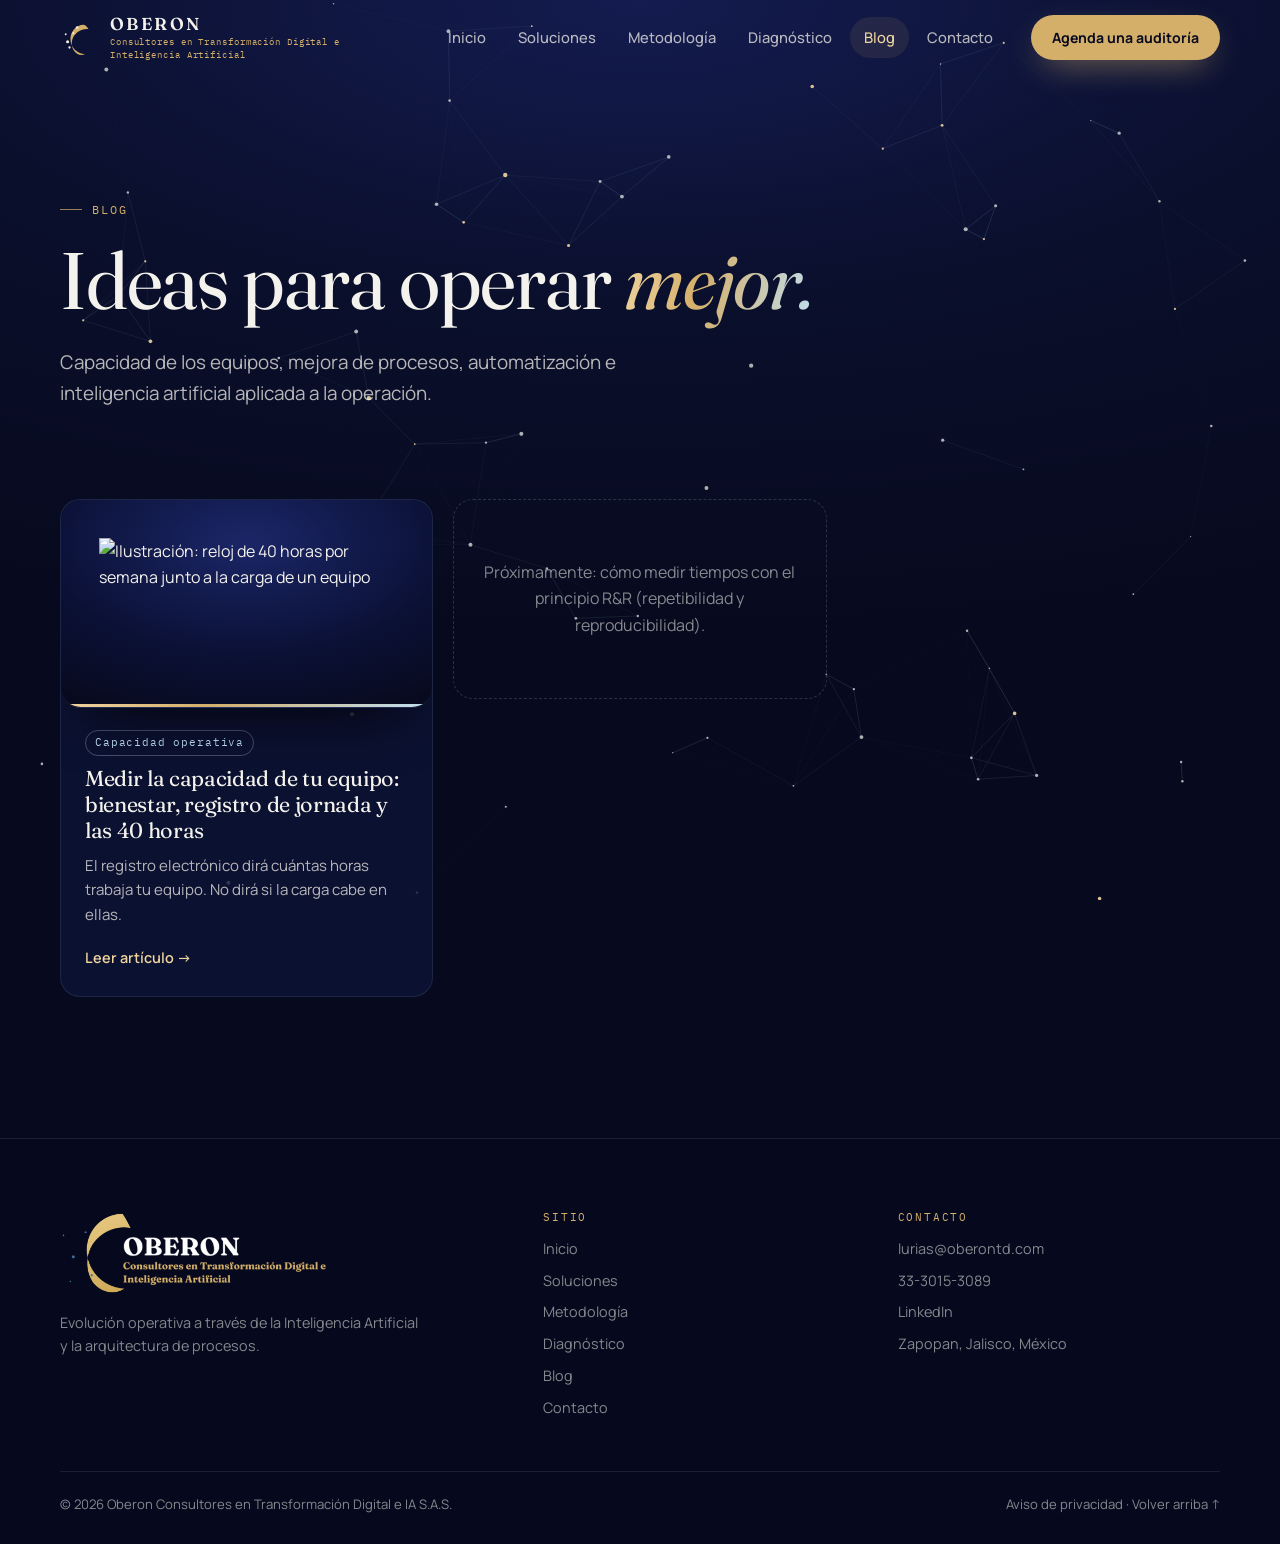
==== blog/index.html @ 720d845e "Add files via upload" ====
<!DOCTYPE html>
<html lang="es">
<head>
<meta charset="UTF-8">
<meta name="viewport" content="width=device-width, initial-scale=1, viewport-fit=cover">
<title>Blog · Capacidad operativa, procesos e IA | Oberon</title>
<meta name="description" content="Blog de Oberon: capacidad de los equipos, mejora de procesos, automatización e inteligencia artificial aplicada a la operación.">
<meta name="theme-color" content="#0A0F2C">
<link rel="canonical" href="https://www.oberontd.com/blog">
<meta name="robots" content="index, follow, max-image-preview:large">
<meta property="og:type" content="website">
<meta property="og:site_name" content="Oberon">
<meta property="og:title" content="Blog · Oberon">
<meta property="og:description" content="Capacidad de los equipos, mejora de procesos, automatización e IA aplicada a la operación.">
<meta property="og:url" content="https://www.oberontd.com/blog">
<meta property="og:locale" content="es_MX">
<meta property="og:image" content="https://www.oberontd.com/img/og-oberon.jpg">
<meta name="twitter:card" content="summary_large_image">
<link rel="icon" href="/favicon.ico" sizes="any">
<link rel="icon" type="image/png" sizes="48x48" href="/img/icon/favicon-48.png">
<link rel="apple-touch-icon" href="/img/icon/apple-touch-icon.png">
<link rel="preconnect" href="https://fonts.googleapis.com">
<link rel="preconnect" href="https://fonts.gstatic.com" crossorigin>
<link href="https://fonts.googleapis.com/css2?family=Fraunces:ital,opsz,wght@0,9..144,300..700;1,9..144,300..700&family=Manrope:wght@400;500;600;700&family=IBM+Plex+Mono:wght@400;500&display=swap" rel="stylesheet">
<link rel="stylesheet" href="/assets/oberon.css">
<link rel="stylesheet" href="/assets/blog.css">
</head>
<body>
<canvas id="net" aria-hidden="true"></canvas>
<div class="progress" aria-hidden="true"></div>
<a class="skip" href="#main">Saltar al contenido</a>

<header class="nav" id="nav">
  <div class="wrap nav-inner">
    <a href="/" class="brand" aria-label="Oberon — inicio">
      <svg viewBox="0 0 40 40" fill="none" aria-hidden="true"><path d="M25 6C17 6 11 13 11 21c0 8.5 6.7 15.4 15.2 15.9C22.7 39 18 38 15 33.8c-3.6-5-3.4-12.4.6-17.2C19.4 12.4 24.6 10 30 10.8 28.6 8 26.9 6.7 25 6Z" fill="#D4AF6A"/><circle cx="8" cy="24" r="1.6" fill="#F4F2EC"/><circle cx="14" cy="15" r="1.1" fill="#F4F2EC"/><circle cx="6" cy="16" r="1" fill="#F4F2EC"/><circle cx="18" cy="9" r="1.3" fill="#F4F2EC"/><circle cx="10" cy="30" r="1.2" fill="#F4F2EC"/></svg>
      <span class="brand-name">OBERON<span class="brand-sub">Consultores en Transformación Digital e Inteligencia Artificial</span></span>
    </a>
    <nav class="nav-links" aria-label="Principal">
      <a href="/">Inicio</a>
      <a href="/soluciones">Soluciones</a>
      <a href="/#metodo">Metodología</a>
      <a href="/diagnostico">Diagnóstico</a>
      <a href="/blog" aria-current="page">Blog</a>
      <a href="/contacto">Contacto</a>
    </nav>
    <a class="btn btn-primary nav-cta" href="https://outlook.office.com/book/OberonConsultoresenTransformacinDigital1@oberontd.com/?ismsaljsauthenabled" target="_blank" rel="noopener">Agenda una auditoría</a>
    <button class="burger" id="burger" type="button" aria-controls="mPanel" aria-expanded="false" aria-label="Abrir menú"><span></span><span></span><span></span></button>
  </div>
</header>
<div class="m-panel" id="mPanel" aria-hidden="true">
  <a class="m-link" href="/">Inicio<span>01</span></a>
  <a class="m-link" href="/soluciones">Soluciones<span>02</span></a>
  <a class="m-link" href="/#metodo">Metodología<span>03</span></a>
  <a class="m-link" href="/diagnostico">Diagnóstico<span>04</span></a>
  <a class="m-link" href="/blog" aria-current="page">Blog<span>05</span></a>
  <a class="m-link" href="/contacto">Contacto<span>06</span></a>
  <a class="btn btn-primary" href="https://outlook.office.com/book/OberonConsultoresenTransformacinDigital1@oberontd.com/?ismsaljsauthenabled" target="_blank" rel="noopener">Agenda una Auditoría de Procesos</a>
</div>

<main id="main">
<section class="page-hero">
  <div class="wrap">
    <span class="label">Blog</span>
    <h1>Ideas para operar <em>mejor.</em></h1>
    <p>Capacidad de los equipos, mejora de procesos, automatización e inteligencia artificial aplicada a la operación.</p>
  </div>
</section>
<section>
  <div class="wrap blog-list">
    <a class="blog-card" href="/blog/capacidad-equipos-jornada-40-horas">
      <div class="art"><img src="/img/blog/jornada40-hero-960.webp" width="960" height="540" alt="Ilustración: reloj de 40 horas por semana junto a la carga de un equipo" loading="lazy" decoding="async"></div>
      <div class="in">
        <span class="tag">Capacidad operativa</span>
        <h2>Medir la capacidad de tu equipo: bienestar, registro de jornada y las 40 horas</h2>
        <p>El registro electrónico dirá cuántas horas trabaja tu equipo. No dirá si la carga cabe en ellas.</p>
        <span class="more">Leer artículo →</span>
      </div>
    </a>
    <div class="blog-soon">Próximamente: cómo medir tiempos con el principio R&amp;R (repetibilidad y reproducibilidad).</div>
  </div>
</section>
</main>

<footer>
  <div class="wrap">
    <div class="foot-grid">
      <div>
        <img class="foot-logo" src="/img/oberon-logo.webp" alt="Oberon — Consultores en Transformación Digital e Inteligencia Artificial" width="1000" height="310" loading="lazy" decoding="async">
        <p>Evolución operativa a través de la Inteligencia Artificial y la arquitectura de procesos.</p>
      </div>
      <div>
        <h4>Sitio</h4>
        <ul><li><a href="/">Inicio</a></li><li><a href="/soluciones">Soluciones</a></li><li><a href="/#metodo">Metodología</a></li><li><a href="/diagnostico">Diagnóstico</a></li><li><a href="/blog">Blog</a></li><li><a href="/contacto">Contacto</a></li></ul>
      </div>
      <div>
        <h4>Contacto</h4>
        <ul><li><a href="mailto:lurias@oberontd.com">lurias@oberontd.com</a></li><li><a href="tel:+523330153089">33-3015-3089</a></li><li><a href="https://www.linkedin.com/company/oberontd/" target="_blank" rel="noopener">LinkedIn</a></li><li>Zapopan, Jalisco, México</li></ul>
      </div>
    </div>
    <div class="foot-bottom">
      <span>© <span class="year"></span> Oberon Consultores en Transformación Digital e IA S.A.S.</span>
      <span><a href="/privacidad">Aviso de privacidad</a> · <a href="#main">Volver arriba ↑</a></span>
    </div>
  </div>
</footer>

<script src="/assets/oberon.js" defer></script>
</body>
</html>
---- assets/oberon.css ----
/* =========================================================
   OBERON — Sitio oficial
   Tipografías oficiales: Fraunces (títulos) · Manrope (texto) · IBM Plex Mono (etiquetas)
   ========================================================= */
:root{
  --bg:#070A1E;
  --bg-1:#0A0F2C;
  --line:rgba(191,224,245,.10);
  --line-2:rgba(191,224,245,.18);
  --card:rgba(14,20,54,.78);
  --card-2:rgba(20,28,70,.86);
  --text:#F4F2EC;
  --text-2:rgba(244,242,236,.74);
  --text-3:rgba(244,242,236,.54);
  --gold:#D4AF6A;
  --gold-2:#F0D5A0;
  --ice:#BFE0F5;
  --ice-2:#7FB8E6;
  --paper:#F7F4EC;
  --navy:#1B2350;
  --grad:linear-gradient(100deg,var(--gold-2) 0%,var(--gold) 40%,var(--ice) 100%);
  --radius:20px;
  --radius-sm:12px;
  --gutter:clamp(16px,4vw,40px);
  --section:clamp(84px,11vw,150px);
  --nav-h:76px;
  --ease:cubic-bezier(.2,.7,.2,1);
  --serif:'Fraunces',Georgia,serif;
  --sans:'Manrope',system-ui,sans-serif;
  --mono:'IBM Plex Mono',ui-monospace,monospace;
}
*,*::before,*::after{box-sizing:border-box;}
html{scroll-behavior:smooth;scroll-padding-top:calc(var(--nav-h) + 16px);-webkit-text-size-adjust:100%;}
body{
  margin:0;color:var(--text);font-family:var(--sans);font-size:16px;line-height:1.65;
  background:radial-gradient(120% 60% at 50% 0%,#121A4A 0%,var(--bg-1) 45%,var(--bg) 100%) fixed,var(--bg);
  -webkit-font-smoothing:antialiased;overflow-x:hidden;
}
body.menu-open{overflow:hidden;}
h1,h2,h3,h4{font-family:var(--serif);font-weight:400;margin:0;letter-spacing:-.015em;line-height:1.1;font-optical-sizing:auto;}
p{margin:0;}
ul,ol{margin:0;padding:0;list-style:none;}
a{color:inherit;text-decoration:none;}
button{font:inherit;color:inherit;}
img,svg,canvas{display:block;max-width:100%;}
:focus-visible{outline:2px solid var(--gold-2);outline-offset:3px;border-radius:6px;}
::selection{background:var(--gold);color:var(--bg);}

.skip{position:absolute;left:12px;top:-60px;z-index:300;background:var(--gold);color:var(--bg);padding:10px 16px;border-radius:8px;font-weight:700;}
.skip:focus{top:12px;}
#net{position:fixed;inset:0;width:100vw;height:100vh;z-index:0;pointer-events:none;transition:opacity .3s linear;}

/* ---------- cielo que amanece al desplazarse ----------
   Tres capas fijas (noche, amanecer, día) que se funden con --dawn y --day (0 a 1),
   calculadas en oberon.js según el avance del scroll. Sin bordes: todo es fijo al viewport. */
.sky{position:fixed;inset:0;z-index:0;pointer-events:none;}
.sky i{position:absolute;inset:0;}
.sky .night{background:radial-gradient(120% 70% at 50% 0%,#141C50 0%,#0A0F2C 48%,#070A1E 100%);}
.sky .dawn{opacity:var(--dawn,0);background:
  radial-gradient(90% 55% at 50% 118%,rgba(214,150,102,.55) 0%,rgba(150,96,120,.35) 38%,transparent 70%),
  linear-gradient(180deg,#0B1236 0%,#18225C 45%,#2C2E6E 75%,#4A3C78 100%);}
.sky .day{opacity:var(--day,0);background:
  radial-gradient(100% 60% at 50% 120%,rgba(240,196,130,.7) 0%,rgba(222,150,110,.4) 35%,transparent 72%),
  linear-gradient(180deg,#12204F 0%,#213C7C 50%,#3E5B98 82%,#7A6E9C 100%);}
main,footer{position:relative;z-index:1;}
.progress{position:fixed;top:0;left:0;height:2px;width:100%;transform-origin:0 50%;transform:scaleX(0);background:var(--grad);z-index:120;}

.wrap{width:100%;max-width:1240px;margin:0 auto;padding-inline:var(--gutter);}
.label{font-family:var(--mono);font-size:.74rem;letter-spacing:.16em;text-transform:uppercase;color:var(--gold);display:inline-flex;align-items:center;gap:10px;}
.label::before{content:'';width:22px;height:1px;background:currentColor;opacity:.7;}
.grad-text{background:var(--grad);-webkit-background-clip:text;background-clip:text;color:transparent;}
.sec{padding-block:var(--section);position:relative;}
.sec-head{max-width:780px;margin-bottom:clamp(40px,6vw,72px);}
.sec-head.center{margin-inline:auto;text-align:center;}
.sec-head.center .label::after{content:'';width:22px;height:1px;background:currentColor;opacity:.7;}
.sec-head h2{font-size:clamp(2rem,4.4vw,3.4rem);margin-top:18px;}
.sec-head h2 em{font-style:italic;color:var(--gold-2);}
.sec-head p{margin-top:20px;color:var(--text-2);font-size:clamp(1rem,1.4vw,1.14rem);}
.sec-head.center p{margin-inline:auto;max-width:640px;}

.reveal{opacity:0;transform:translateY(28px);transition:opacity .9s var(--ease),transform .9s var(--ease);}
.reveal.in{opacity:1;transform:none;}
[data-delay="1"]{transition-delay:.08s;}
[data-delay="2"]{transition-delay:.16s;}
[data-delay="3"]{transition-delay:.24s;}

/* ---------- botones ---------- */
.btn{
  display:inline-flex;align-items:center;justify-content:center;gap:10px;min-height:50px;padding:12px 26px;
  border-radius:999px;border:1px solid transparent;cursor:pointer;font-family:var(--sans);font-size:.94rem;font-weight:700;
  transition:transform .3s var(--ease),background .3s,border-color .3s,color .3s,box-shadow .3s;text-align:center;
}
.btn svg{width:18px;height:18px;flex:none;transition:transform .3s var(--ease);}
.btn:hover svg{transform:translateX(3px);}
.btn-primary{background:var(--gold);color:var(--bg);box-shadow:0 12px 34px -12px rgba(212,175,106,.7);}
.btn-primary:hover{background:var(--gold-2);transform:translateY(-2px);}
.btn-ghost{border-color:var(--line-2);color:var(--text);background:rgba(255,255,255,.03);}
.btn-ghost:hover{border-color:var(--gold);color:var(--gold-2);}
.link-arrow{display:inline-flex;align-items:center;gap:8px;color:var(--gold-2);font-weight:600;font-size:.94rem;}
.link-arrow svg{width:16px;height:16px;transition:transform .3s var(--ease);}
.link-arrow:hover svg{transform:translateX(4px);}

/* ---------- navegación ---------- */
.nav{position:fixed;inset:0 0 auto 0;z-index:100;height:var(--nav-h);border-bottom:1px solid transparent;transition:background .4s,border-color .4s;}
.nav.scrolled,.nav.solid{background:rgba(7,10,30,.8);backdrop-filter:saturate(140%) blur(14px);-webkit-backdrop-filter:saturate(140%) blur(14px);border-color:var(--line);}
.nav-inner{height:100%;display:flex;align-items:center;gap:24px;}
.brand{display:flex;align-items:center;gap:12px;flex:none;}
.brand svg{width:38px;height:38px;flex:none;}
.brand-name{font-family:var(--serif);font-weight:600;letter-spacing:.14em;font-size:1.08rem;line-height:1.1;}
.brand-sub{display:block;font-family:var(--mono);font-size:.56rem;letter-spacing:.1em;color:var(--gold);font-weight:400;margin-top:3px;max-width:240px;line-height:1.35;}
.nav-links{display:flex;align-items:center;gap:4px;margin-left:auto;}
.nav-links a{font-size:.92rem;font-weight:500;color:var(--text-2);padding:8px 14px;border-radius:999px;transition:color .25s,background .25s;}
.nav-links a:hover{color:var(--text);background:rgba(255,255,255,.05);}
.nav-links a[aria-current="page"]{color:var(--gold-2);background:rgba(212,175,106,.1);}
.nav-cta{min-height:44px;padding:10px 20px;font-size:.88rem;}
.burger{display:none;width:44px;height:44px;border-radius:12px;border:1px solid var(--line-2);background:rgba(255,255,255,.03);cursor:pointer;position:relative;flex:none;margin-left:auto;}
.burger span{position:absolute;left:12px;right:12px;height:1.6px;background:var(--text);border-radius:2px;transition:transform .35s var(--ease),opacity .25s;}
.burger span:nth-child(1){top:15px;}
.burger span:nth-child(2){top:21px;}
.burger span:nth-child(3){top:27px;}
.burger[aria-expanded="true"] span:nth-child(1){transform:translateY(6px) rotate(45deg);}
.burger[aria-expanded="true"] span:nth-child(2){opacity:0;}
.burger[aria-expanded="true"] span:nth-child(3){transform:translateY(-6px) rotate(-45deg);}
.m-panel{
  position:fixed;inset:var(--nav-h) 0 0 0;z-index:99;background:rgba(7,10,30,.97);backdrop-filter:blur(16px);
  padding:28px var(--gutter) calc(32px + env(safe-area-inset-bottom));display:flex;flex-direction:column;overflow-y:auto;
  opacity:0;visibility:hidden;transform:translateY(-8px);transition:opacity .35s var(--ease),transform .35s var(--ease),visibility .35s;
}
.m-panel.open{opacity:1;visibility:visible;transform:none;}
.m-panel a.m-link{font-family:var(--serif);font-size:clamp(1.6rem,7vw,2.1rem);padding:16px 0;border-bottom:1px solid var(--line);display:flex;justify-content:space-between;align-items:center;}
.m-panel a.m-link span{font-family:var(--mono);font-size:.72rem;color:var(--gold);}
.m-panel a.m-link[aria-current="page"]{color:var(--gold-2);}
.m-panel .btn{margin-top:28px;width:100%;}

/* ---------- hero (inicio) ---------- */
.hero{min-height:100vh;min-height:100svh;display:flex;align-items:center;padding:calc(var(--nav-h) + clamp(32px,6vw,72px)) 0 clamp(60px,8vw,100px);
  background:radial-gradient(55% 50% at 80% 35%,rgba(127,184,230,.14),transparent 70%),radial-gradient(45% 40% at 10% 90%,rgba(212,175,106,.10),transparent 70%);}
.hero-grid{display:grid;grid-template-columns:1.1fr .9fr;gap:clamp(36px,5vw,80px);align-items:center;}
.hero-grid > *{min-width:0;}
.pill{display:inline-flex;align-items:center;gap:10px;padding:7px 14px 7px 8px;border-radius:999px;border:1px solid var(--line-2);background:rgba(255,255,255,.04);backdrop-filter:blur(8px);font-size:.82rem;color:var(--text-2);}
.pill .dot{width:22px;height:22px;border-radius:50%;background:rgba(212,175,106,.16);display:grid;place-items:center;flex:none;}
.pill .dot::after{content:'';width:8px;height:8px;border-radius:50%;background:var(--gold);animation:pulse 2.4s infinite;}
@keyframes pulse{0%{box-shadow:0 0 0 0 rgba(212,175,106,.55);}70%{box-shadow:0 0 0 10px rgba(212,175,106,0);}100%{box-shadow:0 0 0 0 rgba(212,175,106,0);}}
.hero h1{font-size:clamp(2.6rem,7vw,5.6rem);margin-top:26px;line-height:1.02;letter-spacing:-.025em;}
.rotator{display:block;position:relative;height:1.36em;overflow:hidden;margin-bottom:-.2em;}
.rotator span{position:absolute;left:0;top:0;font-style:italic;white-space:nowrap;padding-right:.08em;
  background:var(--grad);-webkit-background-clip:text;background-clip:text;color:transparent;
  transform:translateY(110%);opacity:0;transition:transform .8s var(--ease),opacity .8s var(--ease);}
.rotator span.on{transform:none;opacity:1;}
.rotator span.off{transform:translateY(-110%);opacity:0;}
.hero-sub{margin-top:28px;max-width:560px;color:var(--text-2);font-size:clamp(1.04rem,1.5vw,1.2rem);}
.hero-actions{display:flex;flex-wrap:wrap;gap:14px;margin-top:40px;}

/* visual del flujo */
.flow{position:relative;aspect-ratio:1/1;max-width:540px;margin-left:auto;width:100%;}
.flow svg.flow-svg{width:100%;height:100%;overflow:visible;}
.flow .ring{fill:none;stroke:rgba(191,224,245,.12);stroke-width:1;}
.flow .ring-d{fill:none;stroke:rgba(212,175,106,.35);stroke-width:1;stroke-dasharray:2 10;animation:spin 60s linear infinite;transform-origin:250px 250px;}
@keyframes spin{to{transform:rotate(360deg);}}
.flow .path{fill:none;stroke:rgba(191,224,245,.22);stroke-width:1.4;}
.flow .pulse{fill:none;stroke:url(#flowGrad);stroke-width:2.4;stroke-linecap:round;stroke-dasharray:28 400;animation:travel 3.6s linear infinite;}
.flow .pulse.d2{animation-delay:-1.2s;}
.flow .pulse.d3{animation-delay:-2.4s;}
@keyframes travel{from{stroke-dashoffset:428;}to{stroke-dashoffset:0;}}
.flow .core{fill:url(#coreGrad);}
.flow .core-glow{fill:rgba(212,175,106,.18);animation:breathe 4s ease-in-out infinite;transform-origin:250px 250px;}
@keyframes breathe{50%{transform:scale(1.18);opacity:.5;}}
.flow .node circle{fill:var(--bg-1);stroke:var(--gold);stroke-width:1.4;}
.flow .node text{fill:var(--text);font-family:var(--mono);font-size:11.5px;letter-spacing:.08em;}
.flow .node .sub{fill:var(--text-3);font-size:9.5px;}
.chip-float{
  position:absolute;display:flex;align-items:center;gap:10px;padding:10px 14px;border-radius:14px;
  background:rgba(14,20,54,.82);border:1px solid var(--line-2);backdrop-filter:blur(10px);-webkit-backdrop-filter:blur(10px);
  font-size:.8rem;color:var(--text);box-shadow:0 20px 40px -20px rgba(0,0,0,.8);animation:float 6s ease-in-out infinite;white-space:nowrap;
}
.chip-float i{width:26px;height:26px;border-radius:8px;display:grid;place-items:center;background:rgba(212,175,106,.16);color:var(--gold-2);font-style:normal;flex:none;}
.chip-float i svg{width:15px;height:15px;}
.chip-float.c1{top:6%;left:-4%;}
.chip-float.c2{top:46%;right:-6%;animation-delay:-2s;}
.chip-float.c3{bottom:4%;left:6%;animation-delay:-4s;}
@keyframes float{50%{transform:translateY(-10px);}}
.scroll-cue{position:absolute;left:50%;bottom:26px;transform:translateX(-50%);display:flex;flex-direction:column;align-items:center;gap:8px;color:var(--text-3);font-family:var(--mono);font-size:.66rem;letter-spacing:.18em;text-transform:uppercase;}
.scroll-cue i{width:1px;height:36px;background:linear-gradient(var(--gold),transparent);animation:drop 2s var(--ease) infinite;transform-origin:top;}
@keyframes drop{0%{transform:scaleY(0);}50%{transform:scaleY(1);}100%{transform:scaleY(1);opacity:0;}}

/* ---------- marquee ---------- */
.marquee{border-block:1px solid var(--line);background:rgba(7,10,30,.28);overflow:hidden;padding:20px 0;
  -webkit-mask:linear-gradient(90deg,transparent,#000 10%,#000 90%,transparent);mask:linear-gradient(90deg,transparent,#000 10%,#000 90%,transparent);}
.marquee-track{display:flex;width:max-content;animation:marq 42s linear infinite;}
.marquee ul{display:flex;gap:48px;padding-right:48px;}
.marquee li{display:flex;align-items:center;gap:48px;font-family:var(--serif);font-style:italic;font-size:clamp(1rem,1.7vw,1.18rem);color:var(--text-2);white-space:nowrap;}
.marquee li::after{content:'✦';color:var(--gold);font-size:.7rem;font-style:normal;}
@keyframes marq{to{transform:translateX(-50%);}}

/* ---------- cifras ---------- */
.stats{display:grid;grid-template-columns:repeat(4,1fr);border:1px solid var(--line);border-radius:var(--radius);background:var(--card);overflow:hidden;}
.stat{padding:clamp(24px,3vw,36px);border-left:1px solid var(--line);}
.stat:first-child{border-left:0;}
.stat b{display:block;font-family:var(--serif);font-weight:400;font-size:clamp(2.2rem,4.4vw,3.4rem);line-height:1;letter-spacing:-.02em;}
.stat span{display:block;margin-top:10px;color:var(--text-2);font-size:.92rem;}

/* ---------- manifiesto / antes-después ---------- */
.quote{font-family:var(--serif);font-size:clamp(1.5rem,3.2vw,2.5rem);line-height:1.25;max-width:980px;}
.quote em{font-style:italic;color:var(--gold-2);}
.quote-sub{margin-top:26px;color:var(--text-2);max-width:720px;font-size:clamp(1rem,1.4vw,1.12rem);}
.compare{display:grid;grid-template-columns:1fr auto 1fr;gap:18px;margin-top:clamp(44px,6vw,72px);align-items:stretch;}
.cmp-col{border-radius:var(--radius);padding:clamp(24px,3vw,36px);border:1px solid var(--line);background:var(--card);}
.cmp-col h3{font-family:var(--mono);font-size:.74rem;letter-spacing:.16em;text-transform:uppercase;font-weight:400;color:var(--text-3);}
.cmp-col.new{border-color:rgba(212,175,106,.45);background:linear-gradient(160deg,rgba(212,175,106,.14),rgba(14,20,54,.85) 55%);}
.cmp-col.new h3{color:var(--gold-2);}
.cmp-col li{display:flex;gap:14px;align-items:flex-start;padding:16px 0;border-top:1px solid var(--line);font-size:1rem;}
.cmp-col li:first-of-type{margin-top:16px;}
.cmp-col li svg{width:20px;height:20px;flex:none;margin-top:3px;}
.cmp-col.old li{color:var(--text-3);}
.cmp-col.old li svg{color:rgba(244,242,236,.35);}
.cmp-col.new li svg{color:var(--gold-2);}
.cmp-arrow{display:grid;place-items:center;}
.cmp-arrow span{width:56px;height:56px;border-radius:50%;display:grid;place-items:center;background:var(--gold);color:var(--bg);box-shadow:0 0 0 10px rgba(212,175,106,.12);}
.cmp-arrow svg{width:24px;height:24px;}

/* ---------- pilares (tabs) ---------- */
.pillars{display:grid;grid-template-columns:.9fr 1.1fr;gap:clamp(28px,4vw,56px);align-items:start;}
.pillars > *{min-width:0;}
.p-tabs{display:grid;gap:10px;}
.p-tab{
  width:100%;text-align:left;cursor:pointer;display:grid;grid-template-columns:auto 1fr;gap:16px;align-items:start;
  padding:20px 22px;border-radius:16px;border:1px solid var(--line);background:var(--card);transition:border-color .35s,background .35s;
  position:relative;overflow:hidden;
}
.p-tab:hover{border-color:var(--line-2);}
.p-tab .n{font-family:var(--mono);font-size:.78rem;color:var(--gold);padding-top:4px;}
.p-tab b{display:block;font-family:var(--serif);font-weight:400;font-size:1.22rem;line-height:1.25;}
.p-tab small{display:block;color:var(--text-3);font-size:.9rem;margin-top:6px;max-height:0;overflow:hidden;opacity:0;transition:max-height .5s var(--ease),opacity .4s;}
.p-tab[aria-selected="true"]{border-color:rgba(212,175,106,.5);background:var(--card-2);}
.p-tab[aria-selected="true"] small{max-height:140px;opacity:1;}
.p-tab::after{content:'';position:absolute;left:0;bottom:0;height:2px;width:0;background:var(--grad);}
.p-tab[aria-selected="true"]::after{animation:fill 7s linear forwards;}
.p-tabs.paused .p-tab::after{animation-play-state:paused;}
@keyframes fill{to{width:100%;}}
.p-stage{position:sticky;top:calc(var(--nav-h) + 24px);}
.p-panel{display:none;}
.p-panel.on{display:block;animation:fadeUp .7s var(--ease);}
@keyframes fadeUp{from{opacity:0;transform:translateY(16px);}to{opacity:1;transform:none;}}
.art{
  position:relative;border-radius:var(--radius);overflow:hidden;display:grid;place-items:center;grid-template:minmax(0,1fr)/minmax(0,1fr);
  width:100%;height:clamp(240px,30vw,400px);padding:clamp(20px,3vw,40px);
  background:radial-gradient(120% 90% at 50% 35%,#FFFFFF 0%,var(--paper) 55%,#EEE8DA 100%);
  box-shadow:inset 0 0 0 1px rgba(27,35,80,.06),0 30px 60px -30px rgba(0,0,0,.8);
}
.art img{width:100%;height:100%;min-height:0;object-fit:contain;}
.art::after{content:'';position:absolute;inset:auto 0 0 0;height:3px;background:var(--grad);}
.art .n{position:absolute;top:16px;left:18px;font-family:var(--mono);font-size:.72rem;letter-spacing:.12em;color:rgba(27,35,80,.55);}
.p-panel .cap{margin-top:22px;display:flex;justify-content:space-between;align-items:center;gap:16px;flex-wrap:wrap;}
.p-panel .cap p{color:var(--text-2);max-width:460px;}

/* ---------- método (fórmula) ---------- */
.formula{display:flex;align-items:stretch;gap:12px;flex-wrap:wrap;}
.f-item{flex:1 1 180px;padding:22px 24px;border-radius:16px;border:1px solid var(--line-2);background:var(--card);}
.f-item b{display:block;font-family:var(--serif);font-weight:400;font-size:1.2rem;}
.f-item span{display:block;color:var(--text-3);font-size:.88rem;margin-top:4px;}
.f-op{display:grid;place-items:center;font-family:var(--serif);font-size:1.6rem;color:var(--gold);flex:0 0 auto;}
.f-res{flex:1.3 1 240px;background:linear-gradient(120deg,rgba(212,175,106,.2),rgba(191,224,245,.1));border-color:rgba(212,175,106,.5);}
.f-res b{color:var(--gold-2);}
.dmaic{display:grid;grid-template-columns:repeat(5,1fr);gap:14px;margin-top:clamp(40px,5vw,64px);position:relative;}
.dmaic::before{content:'';position:absolute;left:4%;right:4%;top:27px;height:1px;background:linear-gradient(90deg,transparent,var(--line-2) 10%,var(--line-2) 90%,transparent);}
.dm{position:relative;}
.dm .k{width:54px;height:54px;border-radius:50%;display:grid;place-items:center;background:var(--bg-1);border:1px solid rgba(212,175,106,.55);color:var(--gold-2);font-family:var(--serif);font-size:1.3rem;position:relative;z-index:1;transition:background .3s,color .3s,box-shadow .3s;}
.dm:hover .k{background:var(--gold);color:var(--bg);box-shadow:0 0 0 8px rgba(212,175,106,.14);}
.dm h3{font-size:1.15rem;margin-top:18px;}
.dm p{color:var(--text-3);font-size:.9rem;margin-top:6px;}

/* ---------- respaldo ---------- */
.proof{display:grid;grid-template-columns:1.2fr .8fr;gap:20px;}
.proof > *{min-width:0;}
.proof-card{padding:clamp(26px,3.4vw,42px);border-radius:22px;border:1px solid var(--line);background:var(--card);}
.proof-card h3{font-size:clamp(1.5rem,2.6vw,2rem);}
.proof-card .badge{display:inline-block;margin-bottom:16px;font-family:var(--mono);font-size:.68rem;letter-spacing:.1em;text-transform:uppercase;color:var(--gold-2);border:1px solid rgba(212,175,106,.4);padding:5px 10px;border-radius:999px;background:rgba(212,175,106,.08);}
.proof-list{margin-top:22px;display:grid;gap:16px;}
.proof-list > li{position:relative;padding-left:22px;}
.proof-list > li::before{content:'';position:absolute;left:0;top:10px;width:8px;height:8px;border-radius:2px;background:var(--gold);transform:rotate(45deg);}
.chips{display:flex;flex-wrap:wrap;gap:8px;margin-top:10px;}
.chips li{font-size:.8rem;color:var(--text-2);padding:5px 11px;border-radius:999px;border:1px solid var(--line-2);background:rgba(255,255,255,.03);}
.client{display:flex;flex-direction:column;}
.client-logo{width:100%;height:auto;max-width:220px;aspect-ratio:1/1;border-radius:18px;background:#fff;object-fit:contain;padding:10px;margin:8px 0 22px;}
.client p{color:var(--text-2);font-size:.95rem;}

/* ---------- banda CTA ---------- */
.cta-band{
  position:relative;border-radius:clamp(22px,3vw,32px);overflow:hidden;padding:clamp(36px,6vw,84px);isolation:isolate;
  border:1px solid var(--line-2);display:grid;grid-template-columns:1.3fr auto;gap:32px;align-items:center;
}
.cta-band::before{content:'';position:absolute;inset:0;z-index:-2;background:url('../img/foto/minerva-1600.webp') center 30%/cover no-repeat;}
.cta-band::after{content:'';position:absolute;inset:0;z-index:-1;background:linear-gradient(100deg,rgba(7,10,30,.93) 0%,rgba(10,15,44,.78) 45%,rgba(10,15,44,.25) 100%);}
.cta-band h2{font-size:clamp(1.9rem,4.2vw,3.2rem);margin-top:16px;}
.cta-band p{margin-top:18px;color:var(--text-2);max-width:560px;}

/* ---------- encabezado de páginas internas ---------- */
.page-hero{padding:calc(var(--nav-h) + clamp(56px,9vw,120px)) 0 clamp(48px,7vw,90px);}
.page-hero h1{font-size:clamp(2.6rem,6.4vw,5rem);margin-top:20px;max-width:900px;line-height:1.04;}
.page-hero h1 em{font-style:italic;background:var(--grad);-webkit-background-clip:text;background-clip:text;color:transparent;padding-right:.06em;}
.page-hero p{margin-top:24px;color:var(--text-2);max-width:640px;font-size:clamp(1.04rem,1.5vw,1.18rem);}
.jump{display:flex;flex-wrap:wrap;gap:10px;margin-top:36px;}
.jump a{font-size:.88rem;padding:9px 16px;border-radius:999px;border:1px solid var(--line-2);background:rgba(255,255,255,.03);color:var(--text-2);transition:border-color .3s,color .3s;}
.jump a:hover{border-color:var(--gold);color:var(--gold-2);}
.jump a span{font-family:var(--mono);color:var(--gold);margin-right:6px;font-size:.78rem;}

/* ---------- soluciones (detalle) ---------- */
.solution{display:grid;grid-template-columns:1fr 1fr;gap:clamp(32px,5vw,80px);align-items:center;padding-block:clamp(56px,8vw,110px);border-top:1px solid var(--line);}
.solution > *{min-width:0;}
.solution:nth-of-type(even) .sol-art{order:2;}
.solution .kicker{font-family:var(--mono);font-size:.74rem;letter-spacing:.16em;text-transform:uppercase;color:var(--gold);}
.solution h2{font-size:clamp(1.8rem,3.4vw,2.7rem);margin-top:14px;}
.solution .alt{display:block;margin-top:10px;font-family:var(--serif);font-style:italic;color:var(--ice);font-size:clamp(1.02rem,1.5vw,1.15rem);}
.solution .desc{margin-top:20px;color:var(--text-2);}
.solution h3{font-family:var(--mono);font-size:.72rem;letter-spacing:.16em;text-transform:uppercase;color:var(--gold);margin-top:30px;font-weight:400;}
.check{margin-top:14px;display:grid;gap:12px;}
.check li{position:relative;padding-left:32px;color:var(--text-2);font-size:.97rem;}
.check li::before{content:'';position:absolute;left:0;top:3px;width:20px;height:20px;border-radius:50%;background:rgba(212,175,106,.16);}
.check li::after{content:'';position:absolute;left:7px;top:7px;width:6px;height:10px;border:solid var(--gold-2);border-width:0 1.6px 1.6px 0;transform:rotate(45deg);}
.tag{display:inline-block;margin-left:8px;vertical-align:middle;font-family:var(--mono);font-size:.66rem;letter-spacing:.08em;color:var(--ice);border:1px solid rgba(191,224,245,.3);padding:3px 9px;border-radius:999px;}

/* ---------- contacto ---------- */
.contact-grid{display:grid;grid-template-columns:1.1fr .9fr;gap:20px;align-items:stretch;}
.contact-grid > *{min-width:0;}
.book{
  position:relative;overflow:hidden;border-radius:24px;padding:clamp(30px,4.4vw,56px);border:1px solid rgba(212,175,106,.45);
  background:radial-gradient(70% 80% at 100% 0%,rgba(127,184,230,.2),transparent 60%),radial-gradient(70% 80% at 0% 100%,rgba(212,175,106,.22),transparent 60%),linear-gradient(160deg,#141C4C,#0A0F2C);
  display:flex;flex-direction:column;
}
.book h2{font-size:clamp(1.8rem,3.4vw,2.6rem);margin-top:16px;}
.book p{margin-top:16px;color:var(--text-2);}
.book ul{margin-top:24px;display:grid;gap:12px;}
.book li{display:flex;gap:12px;color:var(--text-2);font-size:.96rem;}
.book li svg{width:20px;height:20px;color:var(--gold-2);flex:none;margin-top:2px;}
.book .btn{margin-top:auto;align-self:flex-start;}
.book .btn-wrap{margin-top:32px;}
.c-list{display:grid;gap:12px;align-content:start;}
.c-row{display:flex;align-items:center;gap:16px;padding:20px 22px;border-radius:16px;border:1px solid var(--line);background:var(--card);transition:border-color .3s,transform .3s var(--ease);min-width:0;}
a.c-row:hover{border-color:rgba(212,175,106,.45);transform:translateX(4px);}
.c-row .ico{width:46px;height:46px;border-radius:12px;display:grid;place-items:center;background:rgba(212,175,106,.12);color:var(--gold-2);flex:none;}
.c-row .ico svg{width:21px;height:21px;}
.c-row div{min-width:0;}
.c-row small{display:block;font-family:var(--mono);font-size:.66rem;letter-spacing:.14em;text-transform:uppercase;color:var(--text-3);}
.c-row b{display:block;font-weight:600;font-size:1rem;overflow-wrap:anywhere;}

/* ---------- footer ---------- */
footer{border-top:1px solid var(--line);background:rgba(7,10,30,.78);padding:clamp(48px,6vw,72px) 0 calc(28px + env(safe-area-inset-bottom));color:var(--text-3);font-size:.9rem;}
.foot-grid{display:grid;grid-template-columns:1.4fr 1fr 1fr;gap:32px;}
.foot-logo{height:clamp(64px,7vw,84px);width:auto;max-width:100%;object-fit:contain;object-position:left;}
.foot-grid p{margin-top:16px;max-width:360px;}
.foot-grid h4{font-family:var(--mono);font-size:.7rem;letter-spacing:.16em;text-transform:uppercase;color:var(--gold);font-weight:400;margin-bottom:14px;}
.foot-grid li{margin-bottom:8px;}
.foot-grid a:hover{color:var(--gold-2);}
.foot-bottom{margin-top:44px;padding-top:22px;border-top:1px solid var(--line);display:flex;justify-content:space-between;gap:12px;flex-wrap:wrap;font-size:.82rem;}

/* ---------- estilo Apple: hero fotográfico ---------- */
.hero-photo{position:relative;min-height:100vh;min-height:100svh;display:flex;align-items:flex-start;justify-content:center;text-align:center;overflow:hidden;isolation:isolate;
  padding:calc(var(--nav-h) + clamp(48px,9vh,110px)) 0 clamp(60px,8vw,100px);}
.hero-photo .bg{position:absolute;inset:0;width:100%;height:100%;object-fit:cover;object-position:center 70%;z-index:-2;transform:scale(1.04);animation:heroZoom 18s var(--ease) forwards;}
@keyframes heroZoom{to{transform:scale(1);}}
.hero-photo::after{content:'';position:absolute;inset:0;z-index:-1;background:linear-gradient(180deg,rgba(7,10,30,.72) 0%,rgba(7,10,30,.35) 45%,rgba(7,10,30,.15) 75%,transparent 100%);}
.hero-photo .bg{-webkit-mask-image:linear-gradient(180deg,#000 62%,transparent 100%);mask-image:linear-gradient(180deg,#000 62%,transparent 100%);}
.hero-photo .inner{max-width:980px;margin:0 auto;}
.hero-photo h1{font-size:clamp(2.6rem,7vw,5.8rem);line-height:1.02;letter-spacing:-.025em;margin-top:22px;}
.hero-photo .rotator span{left:50%;transform:translate(-50%,110%);}
.hero-photo .rotator span.on{transform:translate(-50%,0);}
.hero-photo .rotator span.off{transform:translate(-50%,-110%);}
.hero-photo .hero-sub{margin:26px auto 0;max-width:640px;}
.hero-photo .hero-actions{justify-content:center;}
.photo-credit{position:absolute;right:16px;bottom:12px;font-size:.66rem;color:rgba(244,242,236,.4);z-index:1;}
.photo-credit a:hover{color:var(--gold-2);}

/* ---------- estilo Apple: mosaicos fotográficos ---------- */
.tiles{display:grid;grid-template-columns:1fr 1fr;gap:14px;}
.tile{position:relative;overflow:hidden;isolation:isolate;border-radius:26px;min-height:clamp(440px,46vw,640px);
  display:flex;flex-direction:column;align-items:center;text-align:center;padding:clamp(32px,4vw,52px) clamp(20px,3vw,36px);background:#0b0f26;}
.tile > img{position:absolute;inset:0;width:100%;height:100%;object-fit:cover;z-index:-2;transition:transform 1.4s var(--ease);}
.tile::after{content:'';position:absolute;inset:0;z-index:-1;background:linear-gradient(180deg,rgba(7,10,30,.86) 0%,rgba(7,10,30,.55) 32%,rgba(7,10,30,.05) 62%,rgba(7,10,30,.35) 100%);}
.tile:hover > img{transform:scale(1.05);}
.tile .n{font-family:var(--mono);font-size:.72rem;letter-spacing:.16em;color:var(--gold-2);}
.tile h3{font-size:clamp(1.7rem,3.2vw,2.6rem);margin-top:12px;max-width:520px;}
.tile p{margin-top:12px;color:var(--text-2);max-width:440px;font-size:clamp(.98rem,1.3vw,1.08rem);}
.tile .links{display:flex;gap:12px;flex-wrap:wrap;justify-content:center;margin-top:22px;}
.tile .btn{min-height:42px;padding:9px 20px;font-size:.88rem;}
.tile .btn-ghost{background:rgba(7,10,30,.62);border-color:rgba(244,242,236,.35);backdrop-filter:blur(8px);-webkit-backdrop-filter:blur(8px);}

/* ---------- estilo Apple: imagen protagonista ---------- */
.feature-img{position:relative;border-radius:28px;overflow:hidden;margin-bottom:clamp(36px,5vw,64px);aspect-ratio:21/9;background:#05070f;}
.feature-img img{width:100%;height:100%;object-fit:cover;}
.feature-img::after{content:'';position:absolute;inset:0;background:linear-gradient(180deg,transparent 55%,rgba(7,10,30,.6));}

/* fotos en soluciones */
.art.photo{padding:0;background:#05070f;height:clamp(300px,36vw,480px);}
.art.photo img{object-fit:cover;transition:transform 1.4s var(--ease);}
.solution:hover .art.photo img{transform:scale(1.04);}
.art.photo .n{color:rgba(244,242,236,.85);z-index:1;background:rgba(7,10,30,.55);padding:4px 10px;border-radius:999px;backdrop-filter:blur(6px);}

/* banda con La Minerva: foto a la derecha, texto a la izquierda */
.cta-band{grid-template-columns:1fr;background:#0A0F2C;min-height:clamp(380px,36vw,500px);}
.cta-band > div{max-width:560px;}
.cta-band .btn{justify-self:start;}
.cta-band::before{left:36%;background-position:center 25%;-webkit-mask-image:linear-gradient(90deg,transparent 0,#000 34%);mask-image:linear-gradient(90deg,transparent 0,#000 34%);}
.cta-band::after{background:linear-gradient(90deg,rgba(10,15,44,.95) 0%,rgba(10,15,44,.7) 38%,rgba(10,15,44,.1) 75%,rgba(10,15,44,.05) 100%);}
@media (max-width:900px){
  .cta-band{padding-top:clamp(220px,52vw,320px);}
  .cta-band::before{left:0;bottom:auto;height:clamp(260px,62vw,380px);background-position:center 30%;-webkit-mask-image:linear-gradient(180deg,#000 55%,transparent 100%);mask-image:linear-gradient(180deg,#000 55%,transparent 100%);}
  .cta-band::after{background:linear-gradient(180deg,rgba(10,15,44,.15) 0%,rgba(10,15,44,.3) 35%,rgba(10,15,44,.96) 62%);}
}

/* ---------- responsive ---------- */
/* Con 5 opciones en el menú, el botón de agenda ya no cabe en una línea abajo de ~1180px: ahí pasa a la hamburguesa */
.nav-links a,.nav-cta{white-space:nowrap;}
@media (max-width:1180px){
  .nav-links,.nav .nav-cta{display:none;}
  .burger{display:block;}
}
@media (max-width:1060px){
  .nav-links,.nav .nav-cta{display:none;}
  .burger{display:block;}
  .hero-grid{grid-template-columns:1fr;}
  .flow{max-width:460px;margin:12px auto 0;}
  .stats{grid-template-columns:repeat(2,1fr);}
  .stat:nth-child(3){border-left:0;}
  .stat:nth-child(n+3){border-top:1px solid var(--line);}
  .dmaic{grid-template-columns:repeat(3,1fr);row-gap:32px;}
  .dmaic::before{display:none;}
}
@media (max-width:900px){
  .pillars,.proof,.contact-grid,.solution,.tiles{grid-template-columns:1fr;}
  .feature-img{aspect-ratio:16/10;}
  .solution:nth-of-type(even) .sol-art{order:0;}
  .p-stage{position:static;}
  .compare{grid-template-columns:1fr;}
  .cmp-arrow span{transform:rotate(90deg);}
  .cta-band{grid-template-columns:1fr;}
  .foot-grid{grid-template-columns:1fr 1fr;}
  .foot-grid > :first-child{grid-column:1 / -1;}
  .scroll-cue{display:none;}
  .client-logo{max-width:180px;}
}
@media (min-width:1601px){.cta-band::before{background-image:url('../img/foto/minerva-2200.webp');}}
@media (max-width:640px){
  .cta-band::before{background-image:url('../img/foto/minerva-1024.webp');}
  :root{--nav-h:66px;}
  .brand-sub{display:none;}
  .hero-actions .btn,.cta-band .btn,.book .btn{width:100%;}
  .chip-float{font-size:.72rem;padding:8px 10px;}
  .chip-float.c1{left:0;}
  .chip-float.c2{right:0;}
  .stats{grid-template-columns:1fr 1fr;}
  .stat{padding:20px;}
  .dmaic{grid-template-columns:1fr 1fr;}
  .formula{flex-direction:column;}
  .f-item{flex:1 1 auto;}
  .f-op{line-height:1;}
  .foot-grid{grid-template-columns:1fr;}
}
@media (prefers-reduced-motion:reduce){
  html{scroll-behavior:auto;}
  *,*::before,*::after{animation:none !important;transition:none !important;}
  .reveal{opacity:1;transform:none;}
  .rotator span{transform:none;opacity:0;}
  .rotator span.on{opacity:1;}
  .hero-photo .rotator span,.hero-photo .rotator span.on{transform:translateX(-50%);}
  .hero-photo .bg{transform:none;}
}
---- assets/blog.css ----
/* Blog de Oberon: portada y artículos. Usa los tokens de oberon.css. */
.post-hero{padding:calc(var(--nav-h) + clamp(48px,8vw,104px)) 0 clamp(28px,4vw,48px);}
.post-hero .wrap{max-width:860px;}
.post-hero h1{font-size:clamp(2.2rem,5.2vw,3.9rem);margin-top:18px;line-height:1.06;}
.post-hero h1 em{font-style:italic;background:var(--grad);-webkit-background-clip:text;background-clip:text;color:transparent;padding-right:.06em;}
.post-meta{display:flex;flex-wrap:wrap;gap:6px 18px;margin-top:22px;font-family:var(--mono);font-size:.72rem;letter-spacing:.12em;text-transform:uppercase;color:var(--text-3);}
.post-meta b{color:var(--gold-2);font-weight:500;}

.post{max-width:860px;margin:0 auto;padding:0 var(--gutter) var(--section);position:relative;z-index:1;}
.post-body{border:1px solid var(--line);background:var(--card);border-radius:var(--radius);padding:clamp(22px,4.5vw,56px);-webkit-backdrop-filter:blur(12px);backdrop-filter:blur(12px);}
.post-body .lead{font-family:var(--serif);font-size:clamp(1.2rem,2.2vw,1.45rem);line-height:1.45;color:var(--text);}
.post-body h2{font-size:clamp(1.45rem,2.8vw,2rem);margin:44px 0 14px;}
.post-body h3{font-size:1.2rem;margin:28px 0 10px;}
.post-body p,.post-body li{color:var(--text-2);font-size:1.02rem;line-height:1.75;}
.post-body p+p{margin-top:14px;}
.post-body b,.post-body strong{color:var(--text);font-weight:600;}
.post-body a{color:var(--gold-2);border-bottom:1px solid rgba(240,213,160,.35);}
.post-body ul,.post-body ol{margin:12px 0 0;padding-left:0;display:grid;gap:10px;}
.post-body ul li{position:relative;padding-left:22px;}
.post-body ul li::before{content:'';position:absolute;left:3px;top:.72em;width:7px;height:7px;border-radius:2px;background:var(--gold);}
.post-body ol{counter-reset:paso;}
.post-body ol li{position:relative;padding-left:46px;counter-increment:paso;}
.post-body ol li::before{content:counter(paso);position:absolute;left:0;top:.1em;width:30px;height:30px;border-radius:50%;display:grid;place-items:center;background:var(--gold);color:var(--bg);font-family:var(--mono);font-size:.82rem;}

.post-table{width:100%;border-collapse:collapse;margin-top:16px;font-size:.95rem;}
.post-table th{text-align:left;font-family:var(--mono);font-weight:400;font-size:.66rem;letter-spacing:.14em;text-transform:uppercase;color:var(--text-3);padding:10px 12px;border-bottom:1px solid var(--line-2);}
.post-table td{padding:11px 12px;border-bottom:1px solid var(--line);color:var(--text-2);font-variant-numeric:tabular-nums;}
.post-table td:first-child{font-family:var(--mono);color:var(--text);}
.post-table tr.now td{background:rgba(212,175,106,.08);}
.post-table tr.now td:first-child{color:var(--gold-2);}
.tbl-wrap{overflow-x:auto;}
.post-note{font-size:.82rem !important;color:var(--text-3) !important;margin-top:10px;}

.callout{margin-top:22px;padding:18px 20px;border-radius:16px;border-left:3px solid var(--gold);background:rgba(212,175,106,.08);}
.callout p{color:var(--text) !important;}
.vs{display:grid;grid-template-columns:1fr 1fr;gap:12px;margin-top:18px;}
.vs > div{border:1px solid var(--line-2);border-radius:16px;padding:18px 20px;background:rgba(7,10,30,.35);}
.vs h3{margin:0 0 10px;font-size:1.05rem;}
.vs .yes h3{color:var(--ice);}
.vs .no h3{color:var(--gold-2);}

/* ejemplo: mismo trabajo, menos horas */
.ex{margin-top:20px;border:1px solid var(--line-2);border-radius:18px;padding:22px;background:rgba(7,10,30,.4);}
.ex-row{display:grid;grid-template-columns:150px 1fr 70px;gap:14px;align-items:center;margin-top:14px;}
.ex-row:first-of-type{margin-top:0;}
.ex-row span{font-size:.9rem;color:var(--text-2);}
.ex-row b{font-family:var(--serif);font-weight:400;font-size:1.35rem;text-align:right;}
.ex-bar{position:relative;height:28px;border-radius:8px;background:rgba(191,224,245,.07);overflow:visible;}
.ex-bar i{position:absolute;left:0;top:0;bottom:0;border-radius:8px;}
.ex-bar .cap{position:absolute;top:-6px;bottom:-6px;width:0;border-left:2px dashed #FF8A7A;}
.ex-legend{display:flex;flex-wrap:wrap;gap:6px 18px;margin-top:14px;font-size:.78rem;color:var(--text-3);}
.ex-legend i{display:inline-block;width:14px;height:0;border-top:2px dashed #FF8A7A;vertical-align:middle;margin-right:6px;}

.post-fig{margin:24px 0 0;}
.post-fig img{display:block;width:100%;height:auto;border-radius:16px;border:1px solid var(--line);background:#0B1135;}
.post-fig figcaption{margin-top:10px;font-size:.82rem;color:var(--text-3);line-height:1.5;}
.post-cover{margin:0 0 22px;}
.post-cover img{border-radius:var(--radius);box-shadow:0 30px 70px -35px rgba(0,0,0,.8);}
.blog-card .art{flex:none;display:block !important;height:auto;}
.blog-card .art img{display:block;width:100%;height:auto;aspect-ratio:16/9;object-fit:cover;}
.post-cta{margin-top:44px;border-radius:20px;padding:clamp(22px,4vw,36px);background:linear-gradient(120deg,rgba(212,175,106,.18),rgba(191,224,245,.08));border:1px solid rgba(212,175,106,.45);}
.post-cta h2{margin:0 0 8px !important;}
.post-cta .btn{margin-top:18px;}
.post-sources{margin-top:36px;padding-top:20px;border-top:1px solid var(--line);}
.post-sources h2{font-size:1.1rem !important;margin:0 0 8px !important;}
.post-sources li,.post-sources p{font-size:.86rem !important;}
.post-sources ul{gap:6px !important;}
.post-share{display:flex;flex-wrap:wrap;gap:10px;margin-top:26px;}

/* portada del blog */
.blog-list{align-items:start;display:grid;grid-template-columns:repeat(auto-fill,minmax(320px,1fr));gap:20px;padding-bottom:var(--section);}
.blog-card{display:flex;flex-direction:column;border:1px solid var(--line);background:var(--card);border-radius:var(--radius);overflow:hidden;transition:border-color .3s,transform .3s var(--ease);}
.blog-card:hover{border-color:rgba(212,175,106,.6);transform:translateY(-3px);}
.blog-card .art{aspect-ratio:16/9;overflow:hidden;background:radial-gradient(90% 90% at 50% 20%,#1B2667 0%,#0B1136 60%,#070A1E 100%);display:grid;place-items:center;border-bottom:1px solid var(--line);}
.blog-card .art svg{width:70%;height:auto;}
.blog-card .in{padding:22px 24px 26px;display:flex;flex-direction:column;gap:10px;flex:1;}
.blog-card .tag{align-self:flex-start;margin:0;}
.blog-card h2{font-size:1.35rem;line-height:1.2;}
.blog-card p{color:var(--text-2);font-size:.94rem;}
.blog-card .more{margin-top:auto;padding-top:8px;color:var(--gold-2);font-weight:600;font-size:.9rem;}
.blog-soon{border:1px dashed var(--line-2);border-radius:var(--radius);padding:24px;color:var(--text-3);display:grid;place-items:center;text-align:center;min-height:200px;}

@media (max-width:640px){
  .vs{grid-template-columns:1fr;}
  .ex-row{grid-template-columns:1fr 64px;}
  .ex-row .ex-bar{grid-column:1/-1;grid-row:2;}
}
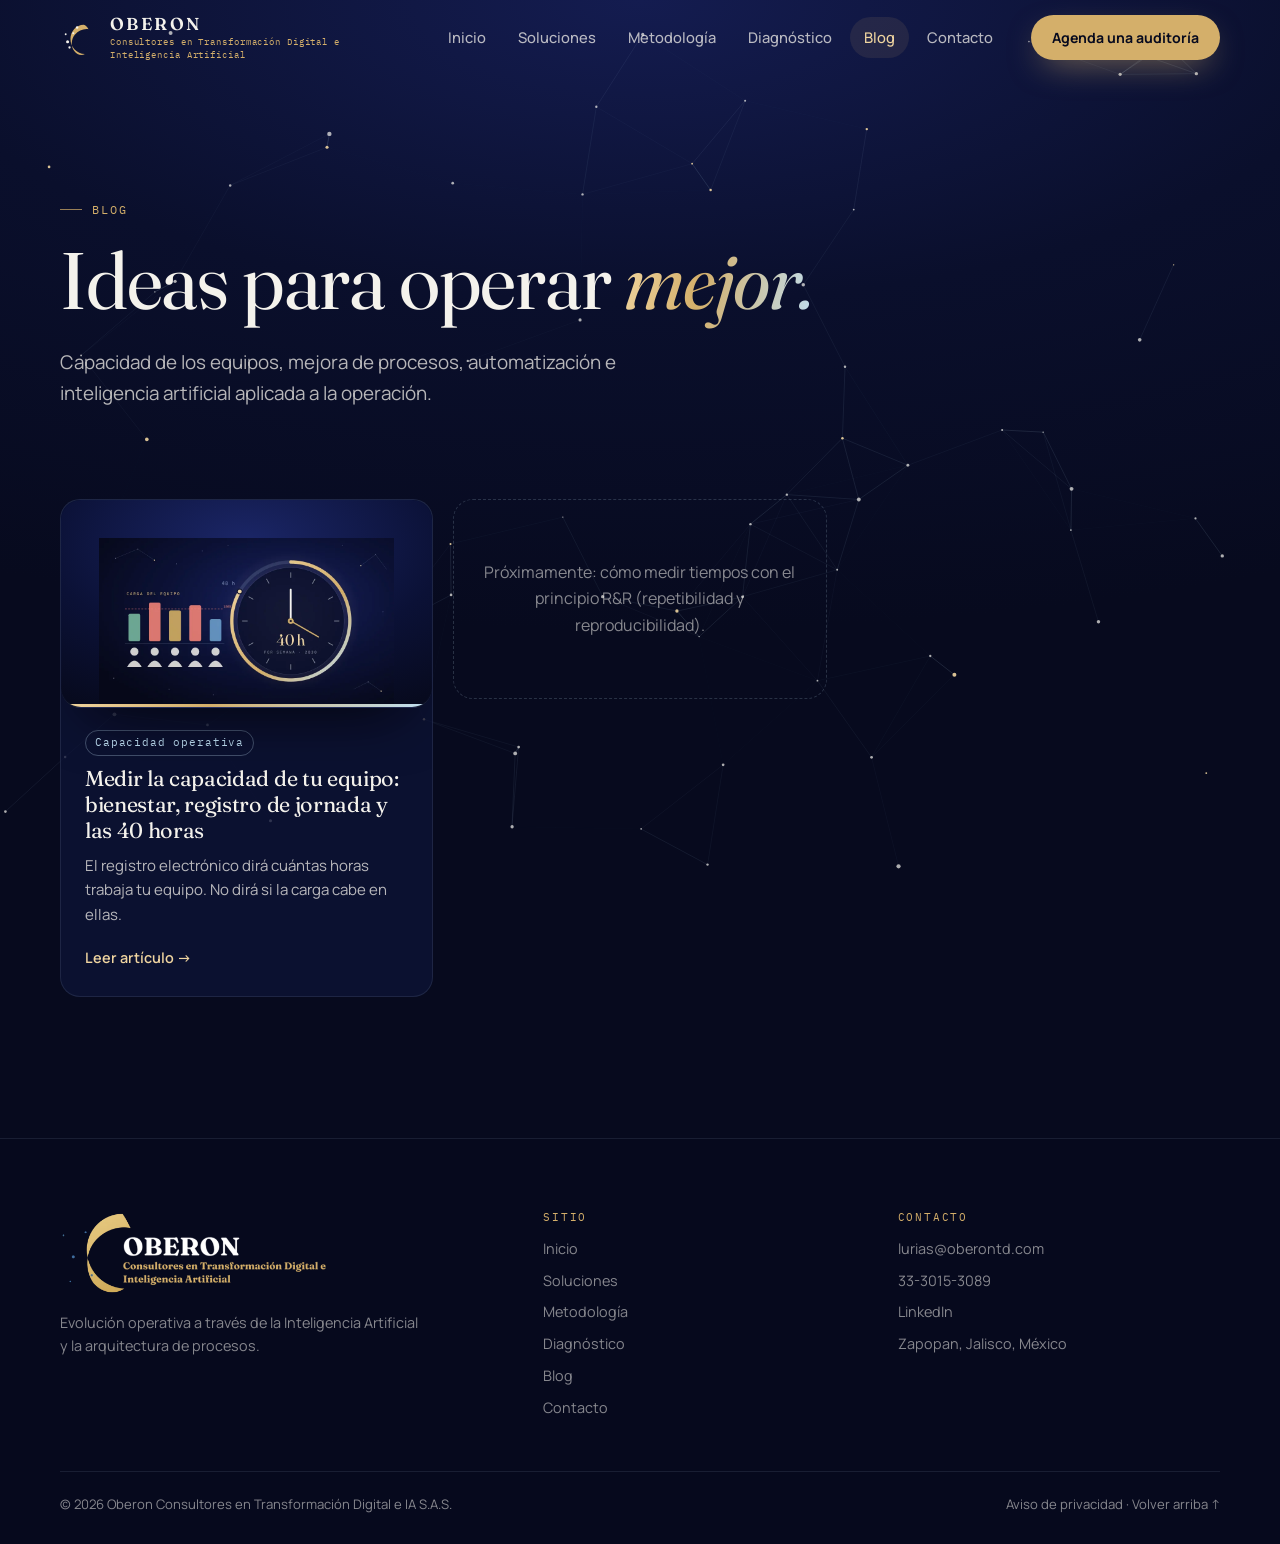
==== commit b778c397: "Add files via upload" ====
--- a/blog/index.html
+++ b/blog/index.html
@@ -6,13 +6,13 @@
 <title>Blog · Capacidad operativa, procesos e IA | Oberon</title>
 <meta name="description" content="Blog de Oberon: capacidad de los equipos, mejora de procesos, automatización e inteligencia artificial aplicada a la operación.">
 <meta name="theme-color" content="#0A0F2C">
-<link rel="canonical" href="https://www.oberontd.com/blog">
+<link rel="canonical" href="https://www.oberontd.com/blog/">
 <meta name="robots" content="index, follow, max-image-preview:large">
 <meta property="og:type" content="website">
 <meta property="og:site_name" content="Oberon">
 <meta property="og:title" content="Blog · Oberon">
 <meta property="og:description" content="Capacidad de los equipos, mejora de procesos, automatización e IA aplicada a la operación.">
-<meta property="og:url" content="https://www.oberontd.com/blog">
+<meta property="og:url" content="https://www.oberontd.com/blog/">
 <meta property="og:locale" content="es_MX">
 <meta property="og:image" content="https://www.oberontd.com/img/og-oberon.jpg">
 <meta name="twitter:card" content="summary_large_image">
@@ -41,7 +41,7 @@
       <a href="/soluciones">Soluciones</a>
       <a href="/#metodo">Metodología</a>
       <a href="/diagnostico">Diagnóstico</a>
-      <a href="/blog" aria-current="page">Blog</a>
+      <a href="/blog/" aria-current="page">Blog</a>
       <a href="/contacto">Contacto</a>
     </nav>
     <a class="btn btn-primary nav-cta" href="https://outlook.office.com/book/OberonConsultoresenTransformacinDigital1@oberontd.com/?ismsaljsauthenabled" target="_blank" rel="noopener">Agenda una auditoría</a>
@@ -53,7 +53,7 @@
   <a class="m-link" href="/soluciones">Soluciones<span>02</span></a>
   <a class="m-link" href="/#metodo">Metodología<span>03</span></a>
   <a class="m-link" href="/diagnostico">Diagnóstico<span>04</span></a>
-  <a class="m-link" href="/blog" aria-current="page">Blog<span>05</span></a>
+  <a class="m-link" href="/blog/" aria-current="page">Blog<span>05</span></a>
   <a class="m-link" href="/contacto">Contacto<span>06</span></a>
   <a class="btn btn-primary" href="https://outlook.office.com/book/OberonConsultoresenTransformacinDigital1@oberontd.com/?ismsaljsauthenabled" target="_blank" rel="noopener">Agenda una Auditoría de Procesos</a>
 </div>
@@ -91,7 +91,7 @@
       </div>
       <div>
         <h4>Sitio</h4>
-        <ul><li><a href="/">Inicio</a></li><li><a href="/soluciones">Soluciones</a></li><li><a href="/#metodo">Metodología</a></li><li><a href="/diagnostico">Diagnóstico</a></li><li><a href="/blog">Blog</a></li><li><a href="/contacto">Contacto</a></li></ul>
+        <ul><li><a href="/">Inicio</a></li><li><a href="/soluciones">Soluciones</a></li><li><a href="/#metodo">Metodología</a></li><li><a href="/diagnostico">Diagnóstico</a></li><li><a href="/blog/">Blog</a></li><li><a href="/contacto">Contacto</a></li></ul>
       </div>
       <div>
         <h4>Contacto</h4>
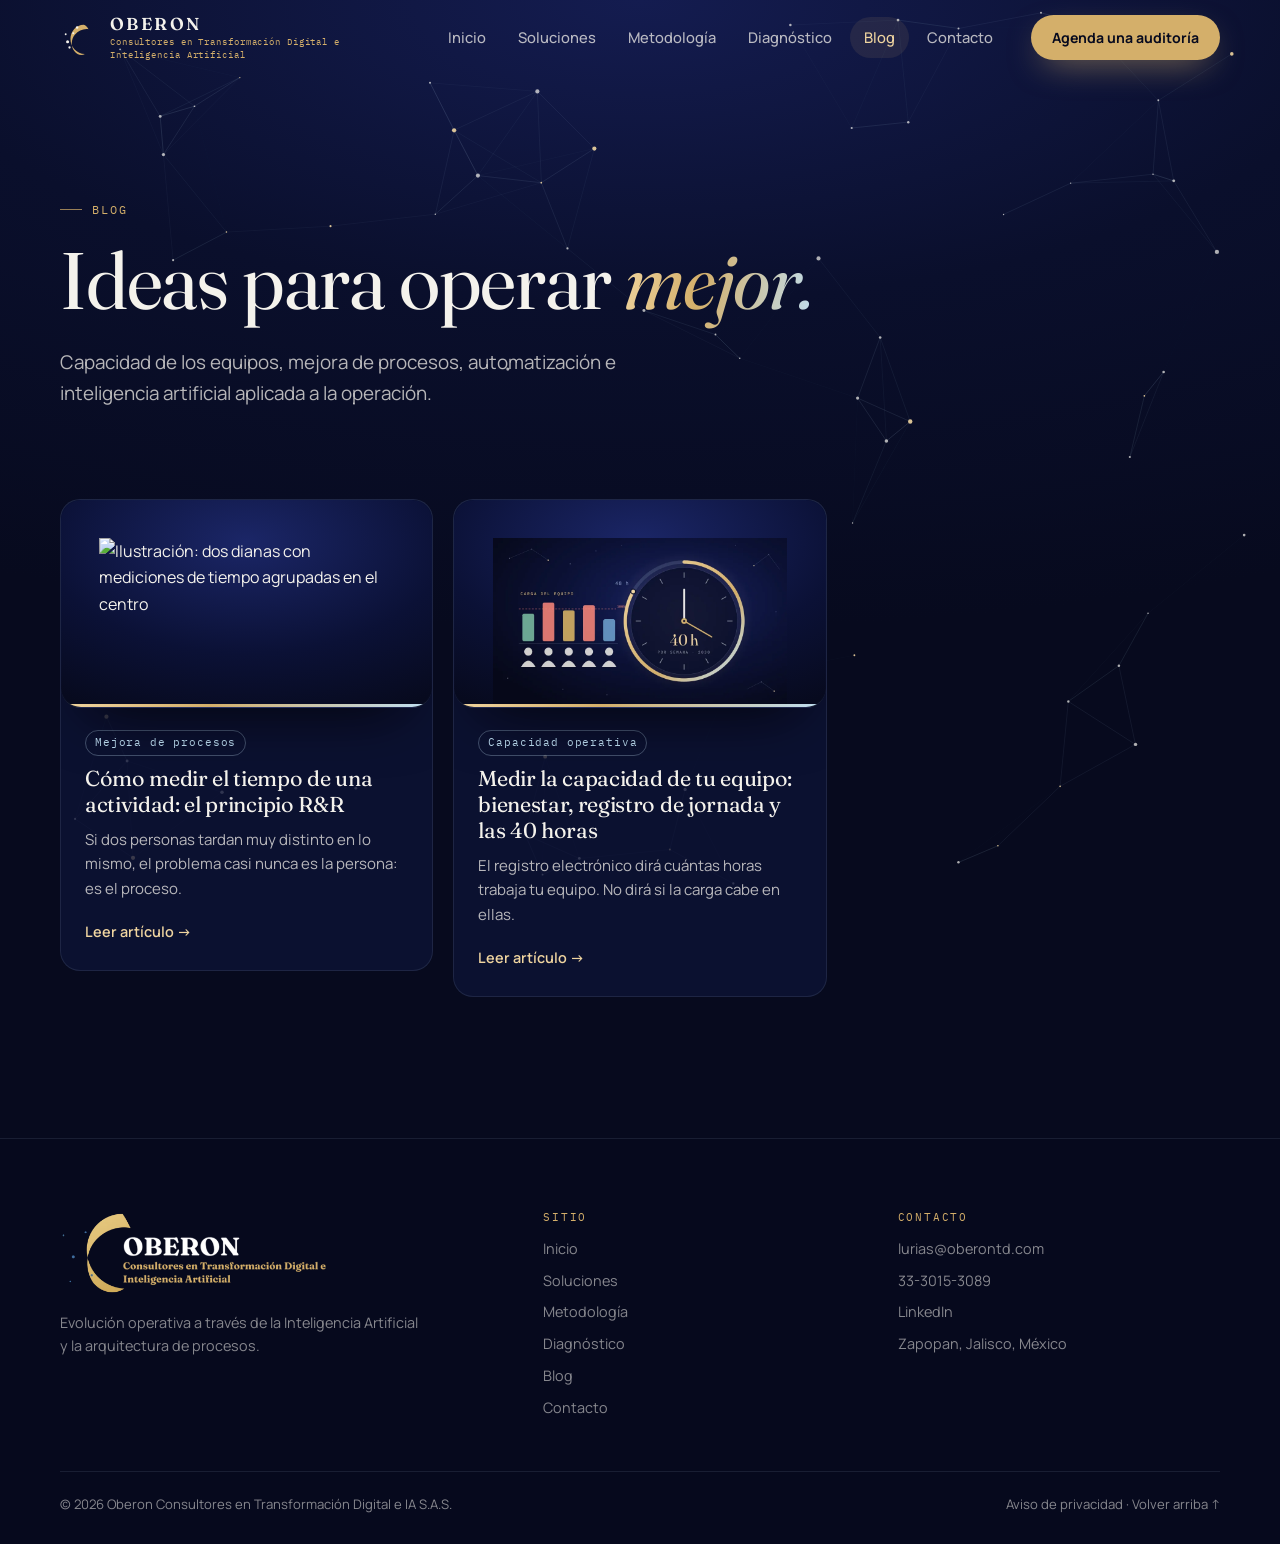
==== commit d3b545d2: "Add files via upload" ====
--- a/blog/index.html
+++ b/blog/index.html
@@ -68,6 +68,15 @@
 </section>
 <section>
   <div class="wrap blog-list">
+    <a class="blog-card" href="/blog/medir-tiempos-principio-rr">
+      <div class="art"><img src="/img/blog/rr-hero-960.webp" width="960" height="540" alt="Ilustración: dos dianas con mediciones de tiempo agrupadas en el centro" loading="lazy" decoding="async"></div>
+      <div class="in">
+        <span class="tag">Mejora de procesos</span>
+        <h2>Cómo medir el tiempo de una actividad: el principio R&amp;R</h2>
+        <p>Si dos personas tardan muy distinto en lo mismo, el problema casi nunca es la persona: es el proceso.</p>
+        <span class="more">Leer artículo →</span>
+      </div>
+    </a>
     <a class="blog-card" href="/blog/capacidad-equipos-jornada-40-horas">
       <div class="art"><img src="/img/blog/jornada40-hero-960.webp" width="960" height="540" alt="Ilustración: reloj de 40 horas por semana junto a la carga de un equipo" loading="lazy" decoding="async"></div>
       <div class="in">
@@ -77,7 +86,6 @@
         <span class="more">Leer artículo →</span>
       </div>
     </a>
-    <div class="blog-soon">Próximamente: cómo medir tiempos con el principio R&amp;R (repetibilidad y reproducibilidad).</div>
   </div>
 </section>
 </main>
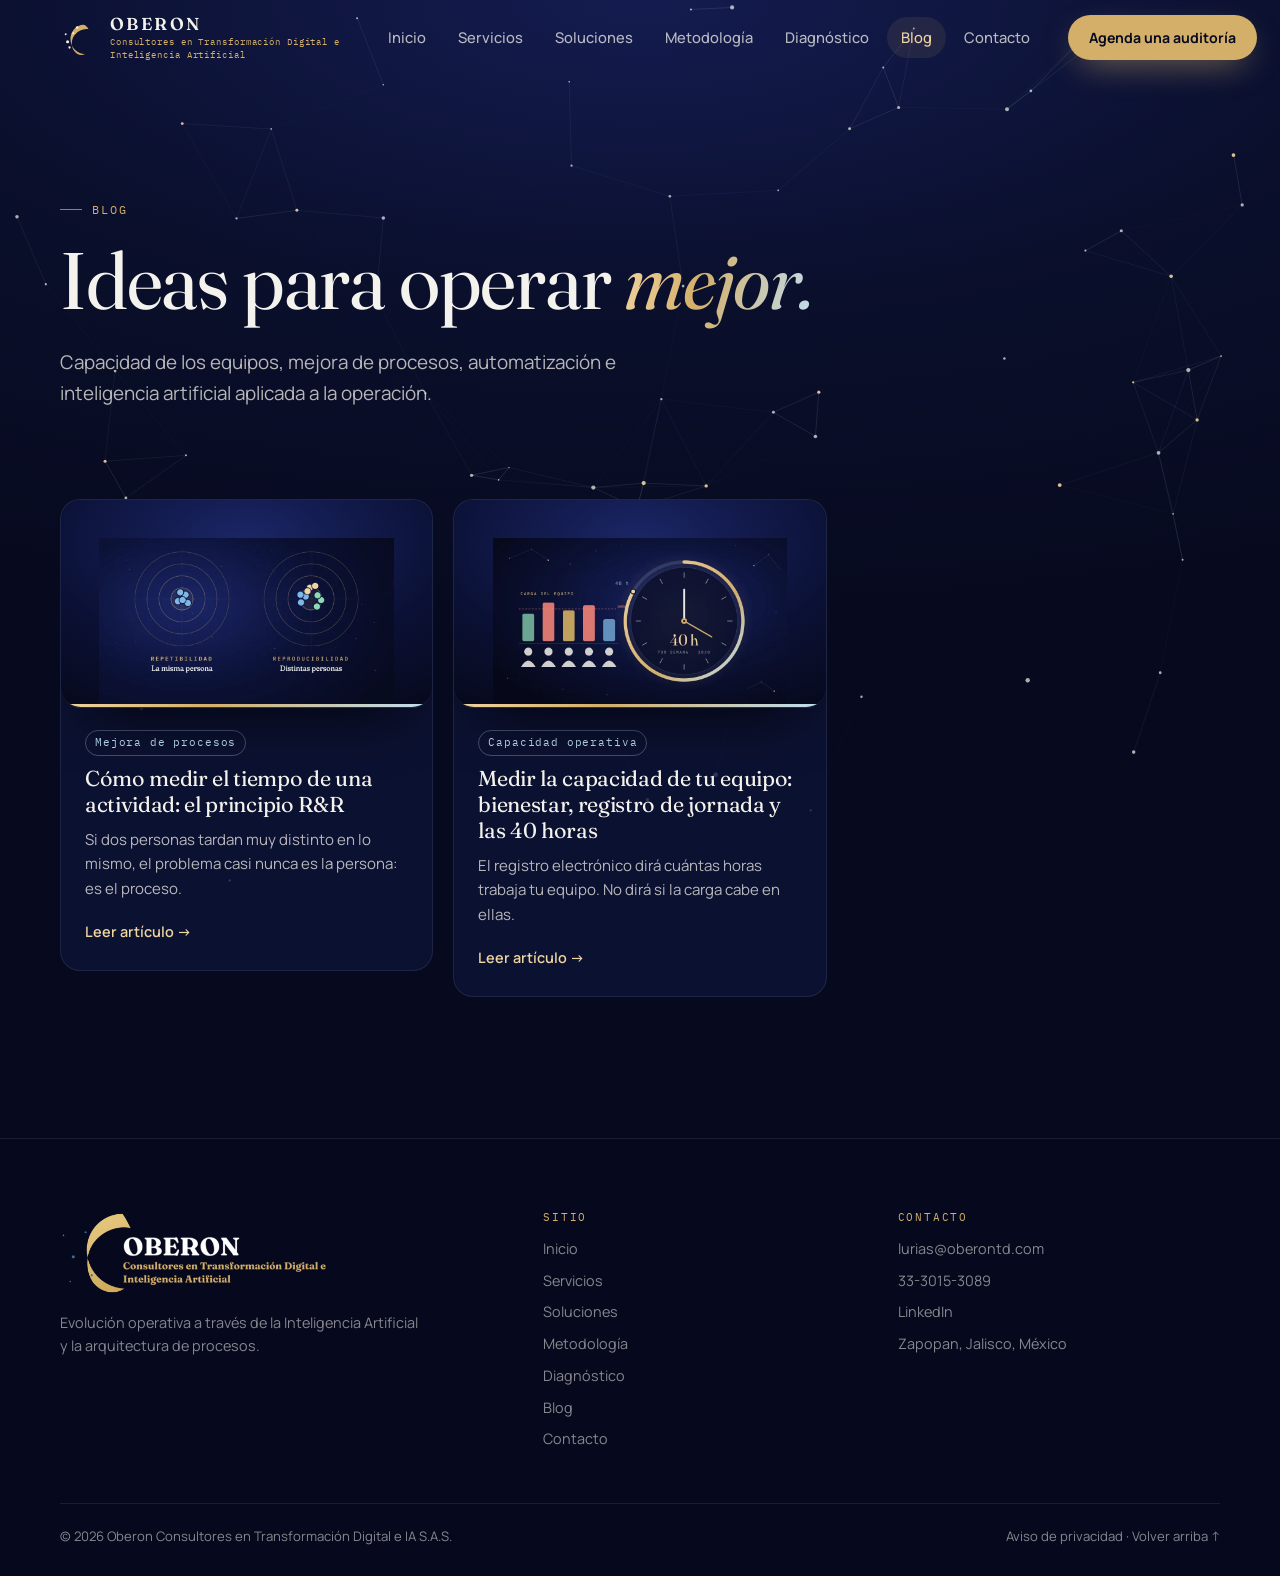
==== commit f9e93373: "Add files via upload" ====
--- a/blog/index.html
+++ b/blog/index.html
@@ -38,6 +38,7 @@
     </a>
     <nav class="nav-links" aria-label="Principal">
       <a href="/">Inicio</a>
+      <a href="/servicios">Servicios</a>
       <a href="/soluciones">Soluciones</a>
       <a href="/#metodo">Metodología</a>
       <a href="/diagnostico">Diagnóstico</a>
@@ -50,11 +51,12 @@
 </header>
 <div class="m-panel" id="mPanel" aria-hidden="true">
   <a class="m-link" href="/">Inicio<span>01</span></a>
-  <a class="m-link" href="/soluciones">Soluciones<span>02</span></a>
-  <a class="m-link" href="/#metodo">Metodología<span>03</span></a>
-  <a class="m-link" href="/diagnostico">Diagnóstico<span>04</span></a>
-  <a class="m-link" href="/blog/" aria-current="page">Blog<span>05</span></a>
-  <a class="m-link" href="/contacto">Contacto<span>06</span></a>
+  <a class="m-link" href="/servicios">Servicios<span>02</span></a>
+  <a class="m-link" href="/soluciones">Soluciones<span>03</span></a>
+  <a class="m-link" href="/#metodo">Metodología<span>04</span></a>
+  <a class="m-link" href="/diagnostico">Diagnóstico<span>05</span></a>
+  <a class="m-link" href="/blog/" aria-current="page">Blog<span>06</span></a>
+  <a class="m-link" href="/contacto">Contacto<span>07</span></a>
   <a class="btn btn-primary" href="https://outlook.office.com/book/OberonConsultoresenTransformacinDigital1@oberontd.com/?ismsaljsauthenabled" target="_blank" rel="noopener">Agenda una Auditoría de Procesos</a>
 </div>
 
@@ -99,7 +101,7 @@
       </div>
       <div>
         <h4>Sitio</h4>
-        <ul><li><a href="/">Inicio</a></li><li><a href="/soluciones">Soluciones</a></li><li><a href="/#metodo">Metodología</a></li><li><a href="/diagnostico">Diagnóstico</a></li><li><a href="/blog/">Blog</a></li><li><a href="/contacto">Contacto</a></li></ul>
+        <ul><li><a href="/">Inicio</a></li><li><a href="/servicios">Servicios</a></li><li><a href="/soluciones">Soluciones</a></li><li><a href="/#metodo">Metodología</a></li><li><a href="/diagnostico">Diagnóstico</a></li><li><a href="/blog/">Blog</a></li><li><a href="/contacto">Contacto</a></li></ul>
       </div>
       <div>
         <h4>Contacto</h4>
--- a/assets/blog.css
+++ b/assets/blog.css
@@ -13,6 +13,7 @@
 .post-body h3{font-size:1.2rem;margin:28px 0 10px;}
 .post-body p,.post-body li{color:var(--text-2);font-size:1.02rem;line-height:1.75;}
 .post-body p+p{margin-top:14px;}
+.post-body ul+p,.post-body ol+p,.post-body .tbl-wrap+p{margin-top:16px;}
 .post-body b,.post-body strong{color:var(--text);font-weight:600;}
 .post-body a{color:var(--gold-2);border-bottom:1px solid rgba(240,213,160,.35);}
 .post-body ul,.post-body ol{margin:12px 0 0;padding-left:0;display:grid;gap:10px;}
@@ -65,6 +66,7 @@
 .post-sources h2{font-size:1.1rem !important;margin:0 0 8px !important;}
 .post-sources li,.post-sources p{font-size:.86rem !important;}
 .post-sources ul{gap:6px !important;}
+.post-related{margin-top:28px;}
 .post-share{display:flex;flex-wrap:wrap;gap:10px;margin-top:26px;}
 
 /* portada del blog */
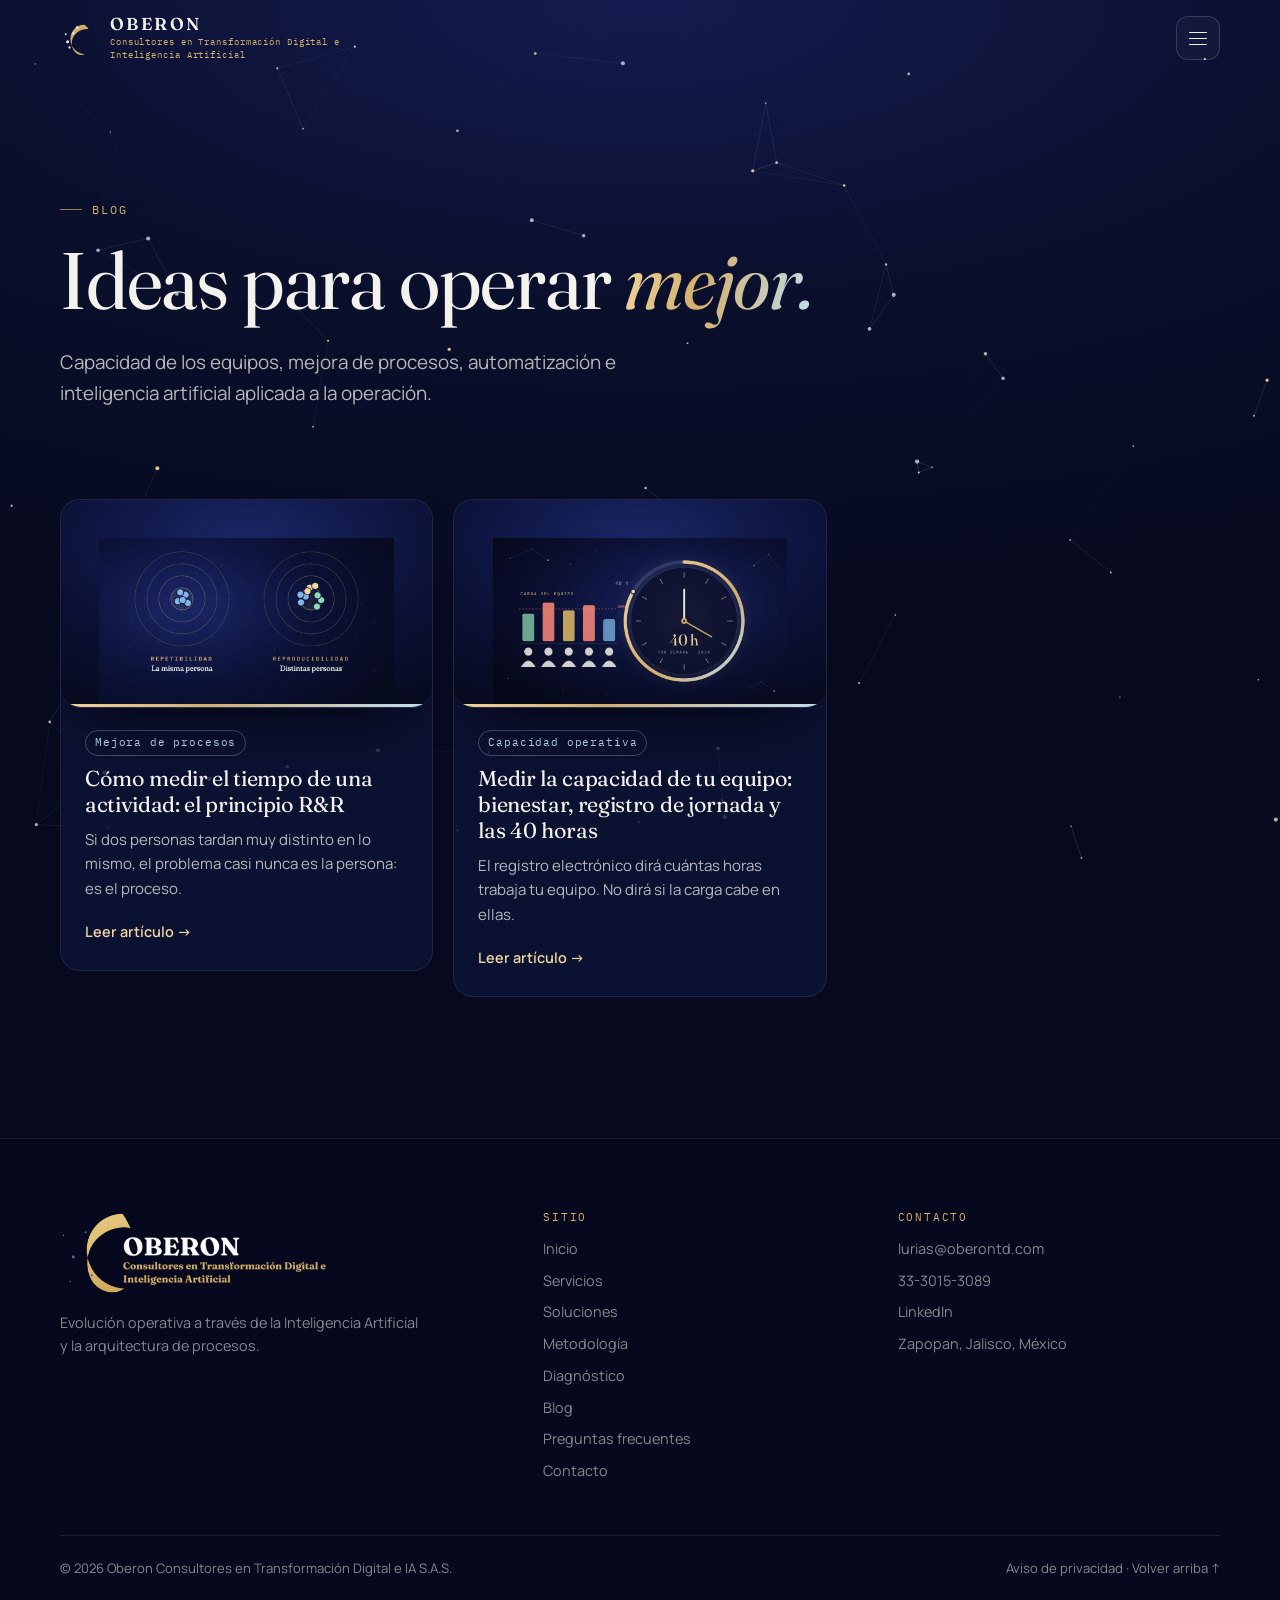
==== commit a9bbb38c: "Add files via upload" ====
--- a/blog/index.html
+++ b/blog/index.html
@@ -45,7 +45,7 @@
       <a href="/blog/" aria-current="page">Blog</a>
       <a href="/contacto">Contacto</a>
     </nav>
-    <a class="btn btn-primary nav-cta" href="https://outlook.office.com/book/OberonConsultoresenTransformacinDigital1@oberontd.com/?ismsaljsauthenabled" target="_blank" rel="noopener">Agenda una auditoría</a>
+    <a class="btn btn-primary nav-cta" href="https://outlook.office.com/book/OberonConsultoresenTransformacinDigital1@oberontd.com/?ismsaljsauthenabled" target="_blank" rel="noopener">Habla con nuestro equipo</a>
     <button class="burger" id="burger" type="button" aria-controls="mPanel" aria-expanded="false" aria-label="Abrir menú"><span></span><span></span><span></span></button>
   </div>
 </header>
@@ -57,7 +57,7 @@
   <a class="m-link" href="/diagnostico">Diagnóstico<span>05</span></a>
   <a class="m-link" href="/blog/" aria-current="page">Blog<span>06</span></a>
   <a class="m-link" href="/contacto">Contacto<span>07</span></a>
-  <a class="btn btn-primary" href="https://outlook.office.com/book/OberonConsultoresenTransformacinDigital1@oberontd.com/?ismsaljsauthenabled" target="_blank" rel="noopener">Agenda una Auditoría de Procesos</a>
+  <a class="btn btn-primary" href="https://outlook.office.com/book/OberonConsultoresenTransformacinDigital1@oberontd.com/?ismsaljsauthenabled" target="_blank" rel="noopener">Habla con nuestro equipo</a>
 </div>
 
 <main id="main">
@@ -101,7 +101,7 @@
       </div>
       <div>
         <h4>Sitio</h4>
-        <ul><li><a href="/">Inicio</a></li><li><a href="/servicios">Servicios</a></li><li><a href="/soluciones">Soluciones</a></li><li><a href="/#metodo">Metodología</a></li><li><a href="/diagnostico">Diagnóstico</a></li><li><a href="/blog/">Blog</a></li><li><a href="/contacto">Contacto</a></li></ul>
+        <ul><li><a href="/">Inicio</a></li><li><a href="/servicios">Servicios</a></li><li><a href="/soluciones">Soluciones</a></li><li><a href="/#metodo">Metodología</a></li><li><a href="/diagnostico">Diagnóstico</a></li><li><a href="/blog/">Blog</a></li><li><a href="/#preguntas-frecuentes">Preguntas frecuentes</a></li><li><a href="/contacto">Contacto</a></li></ul>
       </div>
       <div>
         <h4>Contacto</h4>
--- a/assets/oberon.css
+++ b/assets/oberon.css
@@ -283,6 +283,10 @@
 .client{display:flex;flex-direction:column;}
 .client-logo{width:100%;height:auto;max-width:220px;aspect-ratio:1/1;border-radius:18px;background:#fff;object-fit:contain;padding:10px;margin:8px 0 22px;}
 .client p{color:var(--text-2);font-size:.95rem;}
+.client p a{color:var(--gold-2);border-bottom:1px solid rgba(240,213,160,.35);}
+.client-site{display:inline-flex;align-items:center;gap:6px;margin-top:16px;color:var(--gold-2);font-weight:600;font-size:.92rem;}
+.client-site svg{width:16px;height:16px;}
+.client-site:hover{color:var(--text);}
 
 /* ---------- banda CTA ---------- */
 .cta-band{
@@ -317,6 +321,17 @@
 .check li{position:relative;padding-left:32px;color:var(--text-2);font-size:.97rem;}
 .check li::before{content:'';position:absolute;left:0;top:3px;width:20px;height:20px;border-radius:50%;background:rgba(212,175,106,.16);}
 .check li::after{content:'';position:absolute;left:7px;top:7px;width:6px;height:10px;border:solid var(--gold-2);border-width:0 1.6px 1.6px 0;transform:rotate(45deg);}
+.prod-name{display:flex;align-items:center;gap:14px;}
+.prod-name img{width:48px;height:48px;border-radius:12px;flex:none;}
+.prod-origin{margin-top:22px;color:var(--text-2);font-size:.95rem;}
+.prod-origin b{color:var(--text);}
+.prod-origin a{color:var(--gold-2);border-bottom:1px solid rgba(240,213,160,.35);}
+.prod-actions{display:flex;flex-wrap:wrap;gap:12px;margin-top:26px;}
+a.art.photo{display:block;}
+.proj{margin-top:14px;display:grid;gap:10px;}
+.proj li{padding:12px 16px;border:1px solid var(--line);border-left:2px solid var(--gold);border-radius:12px;background:rgba(255,255,255,.03);color:var(--text-2);font-size:.95rem;line-height:1.55;}
+.proj b{color:var(--text);font-weight:600;}
+.proj a{color:var(--gold-2);border-bottom:1px solid rgba(240,213,160,.35);}
 .tag{display:inline-block;margin-left:8px;vertical-align:middle;font-family:var(--mono);font-size:.66rem;letter-spacing:.08em;color:var(--ice);border:1px solid rgba(191,224,245,.3);padding:3px 9px;border-radius:999px;}
 
 /* ---------- contacto ---------- */
@@ -408,9 +423,9 @@
 }
 
 /* ---------- responsive ---------- */
-/* Con 5 opciones en el menú, el botón de agenda ya no cabe en una línea abajo de ~1180px: ahí pasa a la hamburguesa */
+/* Con 7 opciones en el menú, el botón de agenda ya no cabe en una línea abajo de ~1300px: ahí pasa a la hamburguesa */
 .nav-links a,.nav-cta{white-space:nowrap;}
-@media (max-width:1180px){
+@media (max-width:1300px){
   .nav-links,.nav .nav-cta{display:none;}
   .burger{display:block;}
 }
@@ -464,3 +479,21 @@
   .hero-photo .rotator span,.hero-photo .rotator span.on{transform:translateX(-50%);}
   .hero-photo .bg{transform:none;}
 }
+
+/* ---------- Preguntas frecuentes ---------- */
+.faq{max-width:860px;margin-inline:auto;}
+.faq-group{font-family:var(--mono);font-size:.78rem;letter-spacing:.16em;text-transform:uppercase;color:var(--gold);font-weight:500;margin:44px 0 6px;}
+.faq-group:first-child{margin-top:0;}
+.faq-item{border-bottom:1px solid var(--line-2);}
+.faq-item summary{list-style:none;cursor:pointer;display:flex;justify-content:space-between;align-items:flex-start;gap:20px;padding:20px 0;font-family:var(--serif);font-size:clamp(1.08rem,1.8vw,1.3rem);line-height:1.35;color:var(--text);}
+.faq-item summary::-webkit-details-marker{display:none;}
+.faq-item summary::after{content:'+';flex:none;width:28px;height:28px;border-radius:50%;border:1px solid var(--line-2);display:grid;place-items:center;font-family:var(--sans);font-size:1.1rem;line-height:1;color:var(--gold);transition:transform .3s var(--ease);}
+.faq-item[open] summary::after{transform:rotate(45deg);}
+.faq-item summary:hover{color:var(--gold-2);}
+.faq-item summary:focus-visible{outline:2px solid var(--gold);outline-offset:4px;border-radius:4px;}
+.faq-a{padding:0 48px 22px 0;color:var(--text-2);}
+.faq-a p+p{margin-top:10px;}
+.faq-more a{color:var(--gold-2);font-weight:600;font-size:.94rem;}
+.faq-more a:hover{text-decoration:underline;}
+.faq-note{margin-top:14px;font-size:.84rem;color:var(--text-3);}
+@media (max-width:600px){.faq-a{padding-right:0;}}
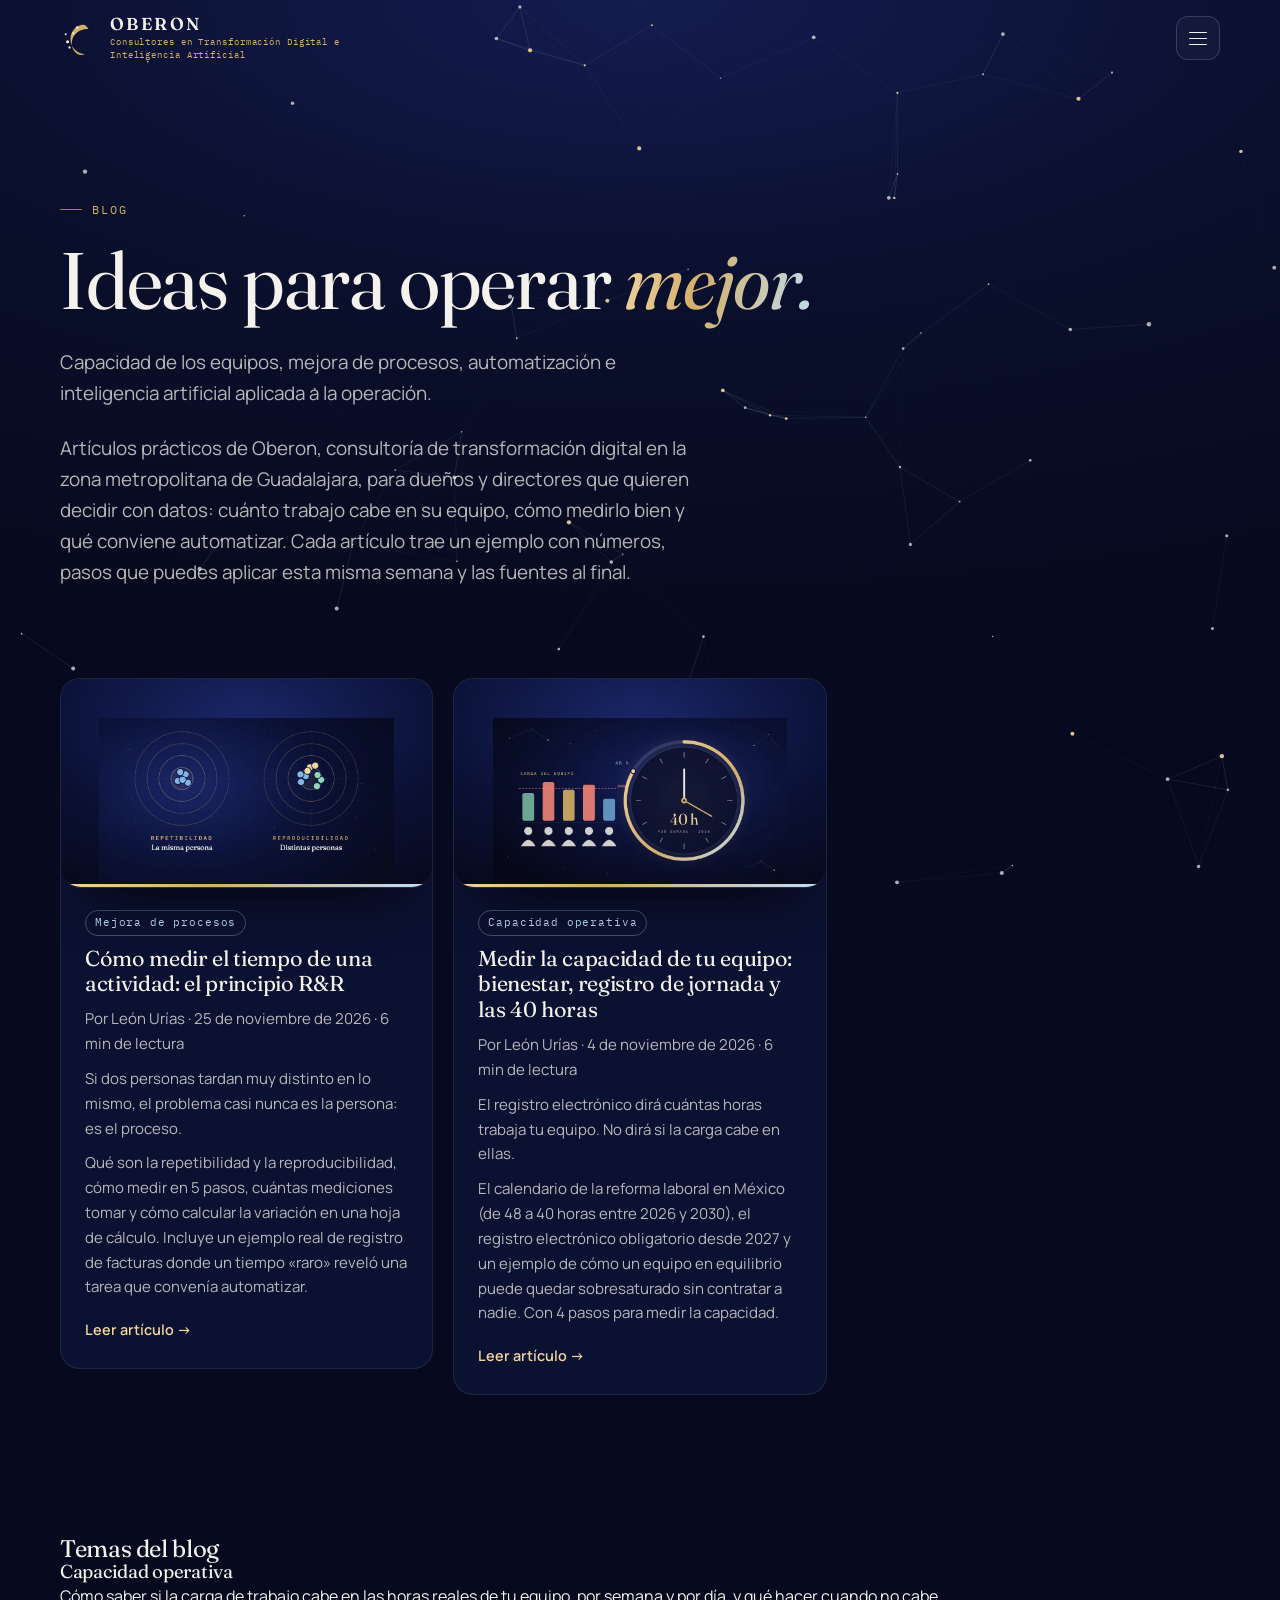
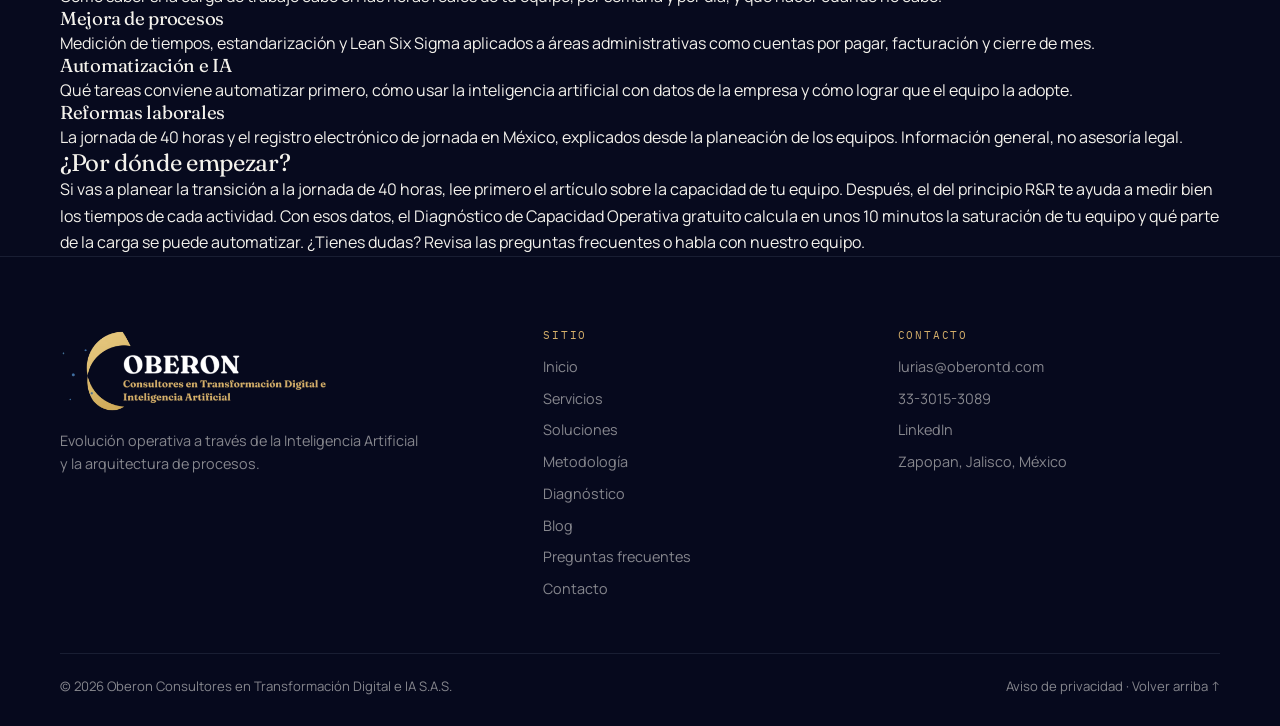
==== commit 7a6a11d1: "Add files via upload" ====
--- a/blog/index.html
+++ b/blog/index.html
@@ -66,6 +66,7 @@
     <span class="label">Blog</span>
     <h1>Ideas para operar <em>mejor.</em></h1>
     <p>Capacidad de los equipos, mejora de procesos, automatización e inteligencia artificial aplicada a la operación.</p>
+    <p>Artículos prácticos de Oberon, consultoría de transformación digital en la zona metropolitana de Guadalajara, para dueños y directores que quieren decidir con datos: cuánto trabajo cabe en su equipo, cómo medirlo bien y qué conviene automatizar. Cada artículo trae un ejemplo con números, pasos que puedes aplicar esta misma semana y las fuentes al final.</p>
   </div>
 </section>
 <section>
@@ -75,7 +76,9 @@
       <div class="in">
         <span class="tag">Mejora de procesos</span>
         <h2>Cómo medir el tiempo de una actividad: el principio R&amp;R</h2>
+        <p class="meta">Por León Urías · <time datetime="2026-11-25">25 de noviembre de 2026</time> · 6 min de lectura</p>
         <p>Si dos personas tardan muy distinto en lo mismo, el problema casi nunca es la persona: es el proceso.</p>
+        <p>Qué son la repetibilidad y la reproducibilidad, cómo medir en 5 pasos, cuántas mediciones tomar y cómo calcular la variación en una hoja de cálculo. Incluye un ejemplo real de registro de facturas donde un tiempo «raro» reveló una tarea que convenía automatizar.</p>
         <span class="more">Leer artículo →</span>
       </div>
     </a>
@@ -84,10 +87,28 @@
       <div class="in">
         <span class="tag">Capacidad operativa</span>
         <h2>Medir la capacidad de tu equipo: bienestar, registro de jornada y las 40 horas</h2>
+        <p class="meta">Por León Urías · <time datetime="2026-11-04">4 de noviembre de 2026</time> · 6 min de lectura</p>
         <p>El registro electrónico dirá cuántas horas trabaja tu equipo. No dirá si la carga cabe en ellas.</p>
+        <p>El calendario de la reforma laboral en México (de 48 a 40 horas entre 2026 y 2030), el registro electrónico obligatorio desde 2027 y un ejemplo de cómo un equipo en equilibrio puede quedar sobresaturado sin contratar a nadie. Con 4 pasos para medir la capacidad.</p>
         <span class="more">Leer artículo →</span>
       </div>
     </a>
+  </div>
+</section>
+
+<section class="blog-extra">
+  <div class="wrap">
+    <h2>Temas del blog</h2>
+    <div class="blog-temas">
+      <div><h3>Capacidad operativa</h3><p>Cómo saber si la carga de trabajo cabe en las horas reales de tu equipo, por semana y por día, y qué hacer cuando no cabe.</p></div>
+      <div><h3>Mejora de procesos</h3><p>Medición de tiempos, estandarización y Lean Six Sigma aplicados a áreas administrativas como cuentas por pagar, facturación y cierre de mes.</p></div>
+      <div><h3>Automatización e IA</h3><p>Qué tareas conviene automatizar primero, cómo usar la inteligencia artificial con datos de la empresa y cómo lograr que el equipo la adopte.</p></div>
+      <div><h3>Reformas laborales</h3><p>La jornada de 40 horas y el registro electrónico de jornada en México, explicados desde la planeación de los equipos. Información general, no asesoría legal.</p></div>
+    </div>
+    <div class="blog-start">
+      <h2>¿Por dónde empezar?</h2>
+      <p>Si vas a planear la transición a la jornada de 40 horas, lee primero el artículo sobre la capacidad de tu equipo. Después, el del principio R&amp;R te ayuda a medir bien los tiempos de cada actividad. Con esos datos, el <a href="/diagnostico">Diagnóstico de Capacidad Operativa</a> gratuito calcula en unos 10 minutos la saturación de tu equipo y qué parte de la carga se puede automatizar. ¿Tienes dudas? Revisa las <a href="/#preguntas-frecuentes">preguntas frecuentes</a> o <a href="/contacto">habla con nuestro equipo</a>.</p>
+    </div>
   </div>
 </section>
 </main>
